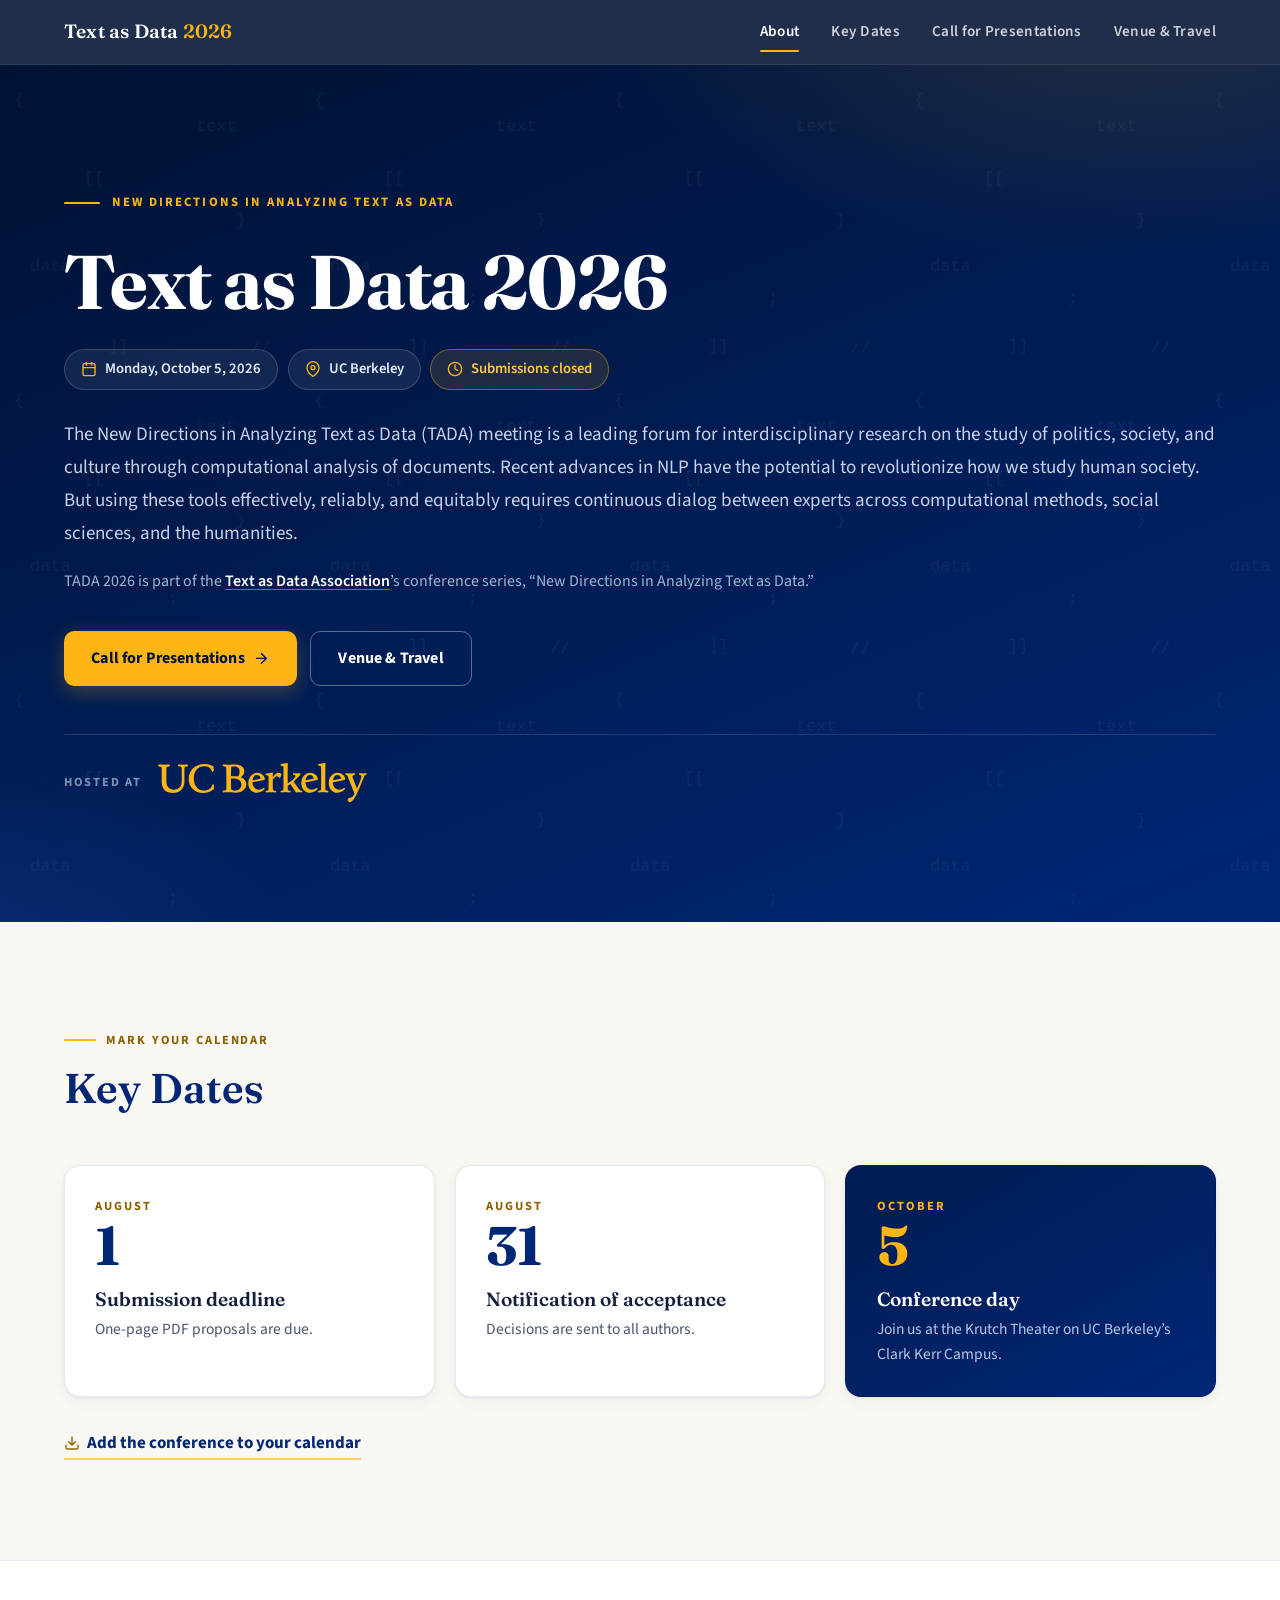
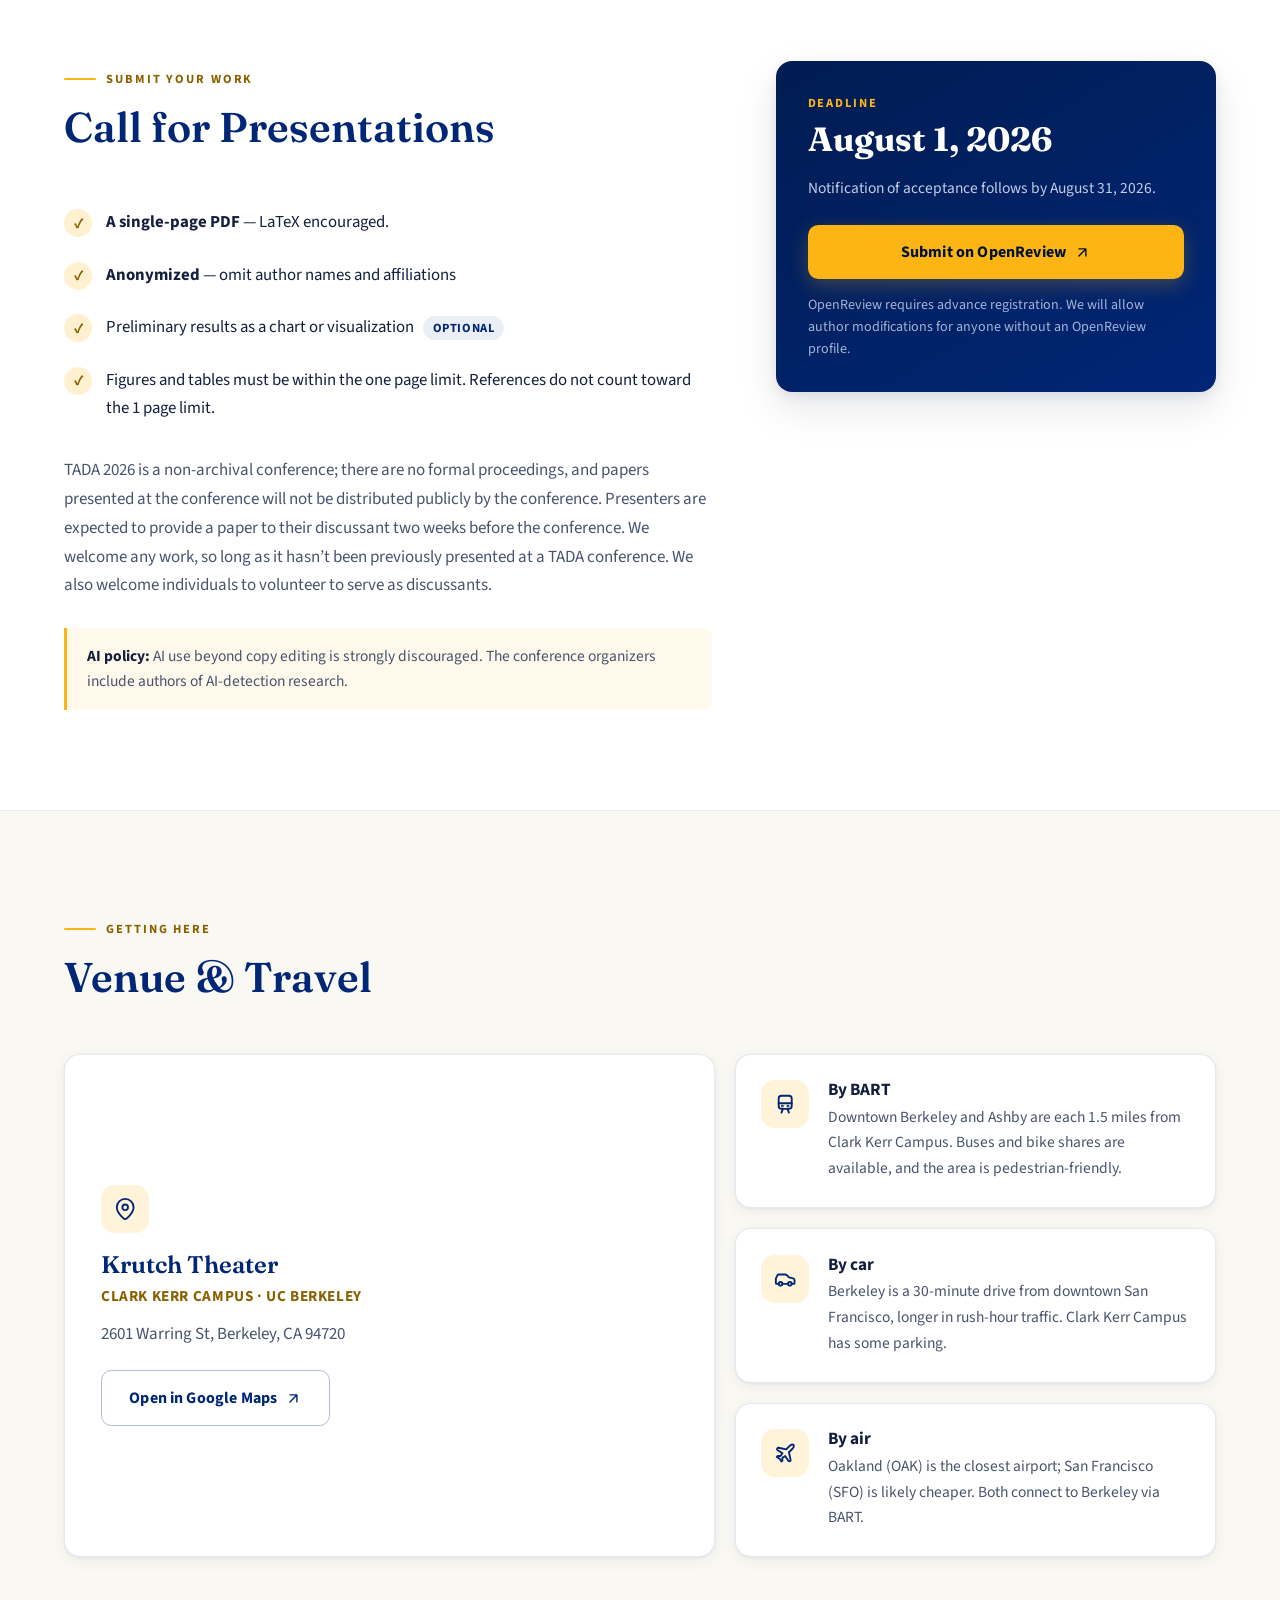
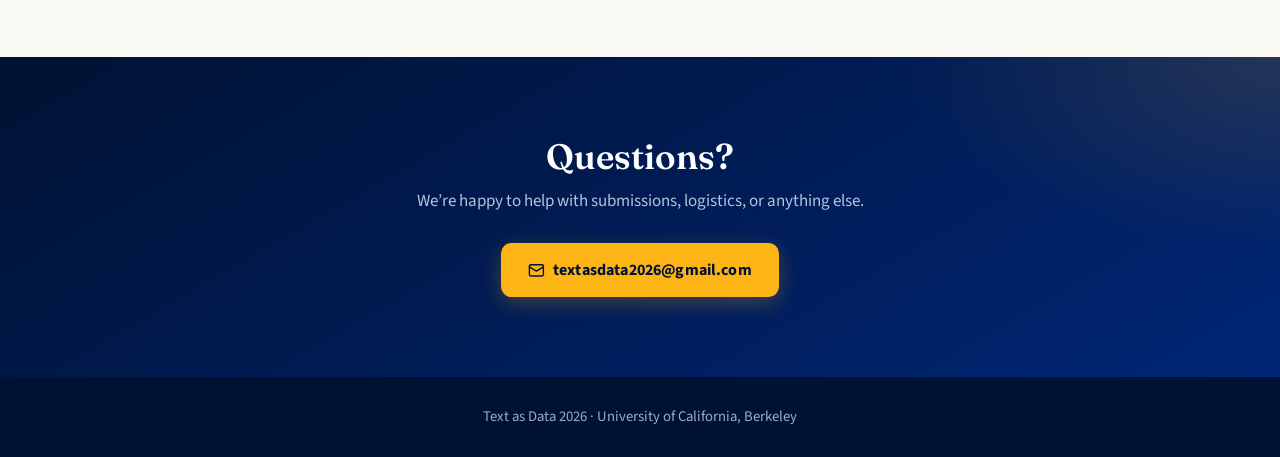
==== index.html @ b9b6bfac "Update index.html" ====
<!DOCTYPE html>
<html lang="en">
<head>
  <meta charset="UTF-8">
  <meta name="viewport" content="width=device-width, initial-scale=1.0">
  <title>Text as Data 2026 — October 5 · UC Berkeley</title>
  <meta name="description" content="New Directions in Analyzing Text as Data (TADA) 2026 — Monday, October 5 at UC Berkeley. One-page submissions due August 1, 2026.">
  <link rel="canonical" href="https://tada2026.org/">
  <meta name="theme-color" content="#001233">

  <meta property="og:type" content="website">
  <meta property="og:title" content="Text as Data 2026">
  <meta property="og:description" content="New Directions in Analyzing Text as Data (TADA) — Monday, October 5, 2026 at UC Berkeley. One-page submissions due August 1.">
  <meta property="og:url" content="https://tada2026.org/">
  <meta property="og:image" content="https://tada2026.org/assets/images/og-card.png">
  <meta property="og:image:width" content="1600">
  <meta property="og:image:height" content="900">
  <meta property="og:image:alt" content="Text as Data 2026 — Monday, October 5, 2026 at UC Berkeley. One-page submissions due August 1.">
  <meta name="twitter:card" content="summary_large_image">
  <meta name="twitter:image" content="https://tada2026.org/assets/images/og-card.png">

  <link rel="icon" type="image/svg+xml" href="assets/images/favicon.svg">
  <link rel="preconnect" href="https://fonts.googleapis.com">
  <link rel="preconnect" href="https://fonts.gstatic.com" crossorigin>
  <link href="https://fonts.googleapis.com/css2?family=Fraunces:ital,opsz,wght@0,9..144,600;0,9..144,700;1,9..144,600;1,9..144,700&family=Source+Sans+3:wght@400;600;700&display=swap" rel="stylesheet">
  <link rel="stylesheet" href="css/styles.css">

  <script type="application/ld+json">
  {
    "@context": "https://schema.org",
    "@type": "Event",
    "name": "New Directions in Analyzing Text as Data (TADA) 2026",
    "startDate": "2026-10-05",
    "endDate": "2026-10-05",
    "eventAttendanceMode": "https://schema.org/OfflineEventAttendanceMode",
    "eventStatus": "https://schema.org/EventScheduled",
    "url": "https://tada2026.org/",
    "location": {
      "@type": "Place",
      "name": "Krutch Theater, Clark Kerr Campus, UC Berkeley",
      "address": {
        "@type": "PostalAddress",
        "streetAddress": "2601 Warring St",
        "addressLocality": "Berkeley",
        "addressRegion": "CA",
        "postalCode": "94720",
        "addressCountry": "US"
      }
    },
    "organizer": {
      "@type": "Organization",
      "name": "Text as Data 2026",
      "email": "textasdata2026@gmail.com",
      "url": "https://tada2026.org/"
    }
  }
  </script>
</head>
<body id="top">
  <a class="skip-link" href="#main">Skip to content</a>

  <header class="site-header">
    <nav class="container nav-bar" aria-label="Main navigation">
      <a href="#top" class="brand">Text as Data <span>2026</span></a>

      <button class="menu-toggle" aria-expanded="false" aria-controls="nav-links" aria-label="Toggle menu">
        <svg class="icon-menu" width="24" height="24" fill="none" stroke="currentColor" stroke-width="2" stroke-linecap="round" viewBox="0 0 24 24" aria-hidden="true"><path d="M4 6h16M4 12h16M4 18h16"/></svg>
        <svg class="icon-close" width="24" height="24" fill="none" stroke="currentColor" stroke-width="2" stroke-linecap="round" viewBox="0 0 24 24" aria-hidden="true"><path d="M6 18L18 6M6 6l12 12"/></svg>
      </button>

      <div class="nav-links" id="nav-links">
        <a href="#about">About</a>
        <a href="#dates">Key Dates</a>
        <a href="#call">Call for Presentations</a>
        <a href="#venue">Venue &amp; Travel</a>
      </div>
    </nav>
  </header>

  <main id="main">
    <section id="about" class="hero" aria-labelledby="hero-title">
      <div class="container">
        <p class="hero-eyebrow">New Directions in Analyzing Text as Data</p>
        <h1 id="hero-title">Text as Data 2026</h1>

        <div class="hero-chips">
          <span class="chip">
            <svg fill="none" stroke="currentColor" stroke-width="2" stroke-linecap="round" stroke-linejoin="round" viewBox="0 0 24 24" aria-hidden="true"><rect x="3" y="4" width="18" height="18" rx="2"/><path d="M16 2v4M8 2v4M3 10h18"/></svg>
            Monday, October 5, 2026
          </span>
          <span class="chip">
            <svg fill="none" stroke="currentColor" stroke-width="2" stroke-linecap="round" stroke-linejoin="round" viewBox="0 0 24 24" aria-hidden="true"><path d="M21 10c0 7-9 13-9 13s-9-6-9-13a9 9 0 0 1 18 0Z"/><circle cx="12" cy="10" r="3"/></svg>
            UC Berkeley
          </span>
          <span class="chip chip--gold" id="deadline-chip">
            <svg fill="none" stroke="currentColor" stroke-width="2" stroke-linecap="round" stroke-linejoin="round" viewBox="0 0 24 24" aria-hidden="true"><circle cx="12" cy="12" r="10"/><path d="M12 6v6l4 2"/></svg>
            <span id="deadline-status">Submissions open through August 1</span>
          </span>
        </div>

        <p class="hero-intro">
          The New Directions in Analyzing Text as Data (TADA) meeting is a leading forum for interdisciplinary research on the study of politics, society, and culture through computational analysis of documents. Recent advances in NLP have the potential to revolutionize how we study human society. But using these tools effectively, reliably, and equitably requires continuous dialog between experts across computational methods, social sciences, and the humanities.
        </p>

        <p class="hero-affil">
          TADA 2026 is part of the <a href="https://textasdata.github.io/" target="_blank" rel="noopener">Text as Data Association</a>&rsquo;s conference series, &ldquo;New Directions in Analyzing Text as Data.&rdquo;
        </p>

        <div class="hero-actions">
          <a href="#call" class="btn btn-gold">
            Call for Presentations
            <svg fill="none" stroke="currentColor" stroke-width="2" stroke-linecap="round" stroke-linejoin="round" viewBox="0 0 24 24" aria-hidden="true"><path d="M5 12h14M12 5l7 7-7 7"/></svg>
          </a>
          <a href="#venue" class="btn btn-ghost">Venue &amp; Travel</a>
        </div>

        <div class="hero-host">
          <span>Hosted at</span>
          <img src="assets/images/uc-berkeley-logo-gold.svg" alt="University of California, Berkeley" width="225" height="42">
        </div>
      </div>
    </section>

    <section id="dates" class="section" aria-labelledby="dates-title">
      <div class="container">
        <div class="section-head reveal">
          <p class="eyebrow">Mark your calendar</p>
          <h2 id="dates-title">Key Dates</h2>
        </div>

        <div class="dates-grid">
          <article class="date-card reveal">
            <span class="month">August</span>
            <span class="day">1</span>
            <h3>Submission deadline</h3>
            <p>One-page PDF proposals are due.</p>
          </article>

          <article class="date-card reveal">
            <span class="month">August</span>
            <span class="day">31</span>
            <h3>Notification of acceptance</h3>
            <p>Decisions are sent to all authors.</p>
          </article>

          <article class="date-card date-card--accent reveal">
            <span class="month">October</span>
            <span class="day">5</span>
            <h3>Conference day</h3>
            <p>Join us at the Krutch Theater on UC Berkeley&rsquo;s Clark Kerr Campus.</p>
          </article>
        </div>

        <div class="dates-foot reveal">
          <a class="link-quiet" href="data:text/calendar;charset=utf-8,BEGIN%3AVCALENDAR%0D%0AVERSION%3A2.0%0D%0APRODID%3A-%2F%2FTADA%2F%2FText%20as%20Data%202026%2F%2FEN%0D%0ACALSCALE%3AGREGORIAN%0D%0ABEGIN%3AVEVENT%0D%0AUID%3Aconference-20261005%40tada2026.org%0D%0ADTSTAMP%3A20260702T000000Z%0D%0ADTSTART%3BVALUE%3DDATE%3A20261005%0D%0ADTEND%3BVALUE%3DDATE%3A20261006%0D%0ASUMMARY%3AText%20as%20Data%20%28TADA%29%202026%0D%0ALOCATION%3AKrutch%20Theater%5C%2C%20Clark%20Kerr%20Campus%5C%2C%20UC%20Berkeley%5C%2C%202601%20Warring%20St%5C%2C%20Berkeley%5C%2C%20CA%2094720%0D%0ADESCRIPTION%3ANew%20Directions%20in%20Analyzing%20Text%20as%20Data%20%28TADA%29%202026.%20Details%3A%20https%3A%2F%2Ftada2026.org%0D%0AURL%3Ahttps%3A%2F%2Ftada2026.org%0D%0AEND%3AVEVENT%0D%0AEND%3AVCALENDAR" download="tada2026.ics">
            <svg fill="none" stroke="currentColor" stroke-width="2" stroke-linecap="round" stroke-linejoin="round" viewBox="0 0 24 24" aria-hidden="true"><path d="M21 15v4a2 2 0 0 1-2 2H5a2 2 0 0 1-2-2v-4M7 10l5 5 5-5M12 15V3"/></svg>
            Add the conference to your calendar
          </a>
        </div>
      </div>
    </section>

    <section id="call" class="section section--paper" aria-labelledby="call-title">
      <div class="container">
        <div class="call-grid">
          <div class="reveal">
            <div class="section-head">
              <p class="eyebrow">Submit your work</p>
              <h2 id="call-title">Call for Presentations</h2>
            </div>

            <ul class="check-list">
              <li><strong>A single-page PDF</strong> &mdash; LaTeX encouraged. </li>
              <li><strong>Anonymized</strong> &mdash; omit author names and affiliations</li>
              <li>Preliminary results as a chart or visualization <span class="badge">Optional</span></li>
              <li>Figures and tables must be within the one page limit. References do not count toward the 1 page limit.</li>
            </ul>

            <p class="call-prose">
              TADA 2026 is a non-archival conference; there are no formal proceedings, and papers presented at the conference will not be distributed publicly by the conference. Presenters are expected to provide a paper to their discussant two weeks before the conference. We welcome any work, so long as it hasn&rsquo;t been previously presented at a TADA conference. We also welcome individuals to volunteer to serve as discussants.
            </p>

            <p class="policy-note">
              <strong>AI policy:</strong> AI use beyond copy editing is strongly discouraged. The conference organizers include authors of AI-detection research.
            </p>
          </div>

          <aside class="call-card reveal" aria-label="Submit on OpenReview">
            <span class="label">Deadline</span>
            <p class="big-date">August 1, 2026</p>
            <p class="note">Notification of acceptance follows by August 31, 2026.</p>
            <a class="btn btn-gold" href="https://openreview.net/group?id=berkeley.edu/UC_Berkeley/2026/TADA" target="_blank" rel="noopener">
              Submit on OpenReview
              <svg fill="none" stroke="currentColor" stroke-width="2" stroke-linecap="round" stroke-linejoin="round" viewBox="0 0 24 24" aria-hidden="true"><path d="M7 17 17 7M7 7h10v10"/></svg>
            </a>
            <p class="fine">OpenReview requires advance registration. We will allow author modifications for anyone without an OpenReview profile.</p>
          </aside>
        </div>
      </div>
    </section>

    <section id="venue" class="section" aria-labelledby="venue-title">
      <div class="container">
        <div class="section-head reveal">
          <p class="eyebrow">Getting here</p>
          <h2 id="venue-title">Venue &amp; Travel</h2>
        </div>

        <div class="venue-grid">
          <article class="venue-card reveal">
            <span class="icon-ring" aria-hidden="true">
              <svg fill="none" stroke="currentColor" stroke-width="2" stroke-linecap="round" stroke-linejoin="round" viewBox="0 0 24 24"><path d="M21 10c0 7-9 13-9 13s-9-6-9-13a9 9 0 0 1 18 0Z"/><circle cx="12" cy="10" r="3"/></svg>
            </span>
            <h3>Krutch Theater</h3>
            <p class="campus">Clark Kerr Campus &middot; UC Berkeley</p>
            <address>2601 Warring St, Berkeley, CA 94720</address>
            <a class="btn btn-outline" href="https://maps.google.com/?q=Krutch+Theater,+2601+Warring+St,+Berkeley,+CA+94720" target="_blank" rel="noopener">
              Open in Google Maps
              <svg fill="none" stroke="currentColor" stroke-width="2" stroke-linecap="round" stroke-linejoin="round" viewBox="0 0 24 24" aria-hidden="true"><path d="M7 17 17 7M7 7h10v10"/></svg>
            </a>
          </article>

          <div class="travel-stack">
            <article class="travel-card reveal">
              <span class="icon-ring" aria-hidden="true">
                <svg fill="none" stroke="currentColor" stroke-width="2" stroke-linecap="round" stroke-linejoin="round" viewBox="0 0 24 24"><rect x="5" y="3" width="14" height="14" rx="3"/><path d="M5 11h14"/><circle cx="9" cy="14" r="0.5"/><circle cx="15" cy="14" r="0.5"/><path d="m8 21 1.5-4M16 21l-1.5-4"/></svg>
              </span>
              <div>
                <h3>By BART</h3>
                <p>Downtown Berkeley and Ashby are each 1.5 miles from Clark Kerr Campus. Buses and bike shares are available, and the area is pedestrian-friendly.</p>
              </div>
            </article>

            <article class="travel-card reveal">
              <span class="icon-ring" aria-hidden="true">
                <svg fill="none" stroke="currentColor" stroke-width="2" stroke-linecap="round" stroke-linejoin="round" viewBox="0 0 24 24"><path d="M19 17h2c.6 0 1-.4 1-1v-3c0-.9-.7-1.7-1.5-1.9C18.7 10.6 16 10 16 10s-1.3-1.4-2.2-2.3c-.5-.4-1.1-.7-1.8-.7H5c-.6 0-1.1.4-1.4.9l-1.4 2.9A3.7 3.7 0 0 0 2 12v4c0 .6.4 1 1 1h2"/><circle cx="7" cy="17" r="2"/><path d="M9 17h6"/><circle cx="17" cy="17" r="2"/></svg>
              </span>
              <div>
                <h3>By car</h3>
                <p>Berkeley is a 30-minute drive from downtown San Francisco, longer in rush-hour traffic. Clark Kerr Campus has some parking.</p>
              </div>
            </article>

            <article class="travel-card reveal">
              <span class="icon-ring" aria-hidden="true">
                <svg fill="none" stroke="currentColor" stroke-width="2" stroke-linecap="round" stroke-linejoin="round" viewBox="0 0 24 24"><path d="M17.8 19.2 16 11l3.5-3.5C21 6 21.5 4 21 3c-1-.5-3 0-4.5 1.5L13 8 4.8 6.2c-.5-.1-.9.1-1.1.5l-.3.5c-.2.5-.1 1 .3 1.3L9 12l-2 3H4l-1 1 3 2 2 3 1-1v-3l3-2 3.5 5.3c.3.4.8.5 1.3.3l.5-.2c.4-.3.6-.7.5-1.2Z"/></svg>
              </span>
              <div>
                <h3>By air</h3>
                <p>Oakland (OAK) is the closest airport; San Francisco (SFO) is likely cheaper. Both connect to Berkeley via BART.</p>
              </div>
            </article>
          </div>
        </div>
      </div>
    </section>

    <section class="contact-band" aria-labelledby="contact-title">
      <div class="container reveal">
        <h2 id="contact-title">Questions?</h2>
        <p>We&rsquo;re happy to help with submissions, logistics, or anything else.</p>
        <a class="btn btn-gold" href="mailto:textasdata2026@gmail.com">
          <svg fill="none" stroke="currentColor" stroke-width="2" stroke-linecap="round" stroke-linejoin="round" viewBox="0 0 24 24" aria-hidden="true"><rect x="2" y="4" width="20" height="16" rx="2"/><path d="m22 7-10 6L2 7"/></svg>
          textasdata2026@gmail.com
        </a>
      </div>
    </section>
  </main>

  <footer class="site-footer">
    <div class="container">
      <p>Text as Data 2026 &middot; University of California, Berkeley</p>
    </div>
  </footer>

  <script src="js/main.js" defer></script>
</body>
</html>
---- css/styles.css ----
/* ==========================================================================
   Text as Data 2026 — tada2026.org
   Berkeley Blue #002676 · California Gold #FDB515
   ========================================================================== */

:root {
  --blue: #002676;
  --blue-deep: #001233;
  --blue-night: #011c52;
  --gold: #fdb515;
  --gold-soft: #ffc843;
  --gold-ink: #8a6100; /* accessible gold for small text on light bg */
  --ink: #131f3d;
  --slate: #48546e;
  --cream: #faf8f3;
  --paper: #ffffff;
  --line: rgba(0, 38, 118, 0.1);
  --shadow-sm: 0 1px 3px rgba(0, 18, 51, 0.06), 0 4px 16px rgba(0, 18, 51, 0.05);
  --shadow-md: 0 4px 12px rgba(0, 18, 51, 0.08), 0 16px 40px rgba(0, 18, 51, 0.1);
  --radius: 1rem;
  --font-display: "Fraunces", Georgia, "Times New Roman", serif;
  --font-body: "Source Sans 3", system-ui, -apple-system, "Segoe UI", sans-serif;
  --header-h: 4rem;
}

/* ---------- Base ---------- */

*,
*::before,
*::after {
  box-sizing: border-box;
}

html {
  scroll-behavior: smooth;
  scroll-padding-top: calc(var(--header-h) + 1rem);
}

body {
  margin: 0;
  font-family: var(--font-body);
  font-size: 1.0625rem;
  line-height: 1.65;
  color: var(--ink);
  background: var(--cream);
  -webkit-font-smoothing: antialiased;
}

img,
svg {
  display: block;
  max-width: 100%;
}

a {
  color: inherit;
}

h1,
h2,
h3 {
  margin: 0;
  font-family: var(--font-display);
  line-height: 1.15;
  text-wrap: balance;
}

p {
  margin: 0;
}

.container {
  width: min(72rem, 100% - 2.5rem);
  margin-inline: auto;
}

.skip-link {
  position: absolute;
  top: -100%;
  left: 1rem;
  z-index: 100;
  padding: 0.75rem 1.25rem;
  background: var(--gold);
  color: var(--blue-deep);
  font-weight: 700;
  border-radius: 0 0 0.5rem 0.5rem;
  text-decoration: none;
}

.skip-link:focus {
  top: 0;
}

:focus-visible {
  outline: 3px solid var(--gold);
  outline-offset: 2px;
}

::selection {
  background: var(--gold);
  color: var(--blue-deep);
}

/* ---------- Header ---------- */

.site-header {
  position: sticky;
  top: 0;
  z-index: 50;
  background: rgba(1, 18, 51, 0.88);
  -webkit-backdrop-filter: blur(14px);
  backdrop-filter: blur(14px);
  border-bottom: 1px solid rgba(255, 255, 255, 0.08);
}

.nav-bar {
  display: flex;
  align-items: center;
  justify-content: space-between;
  gap: 1rem;
  height: var(--header-h);
}

.brand {
  font-family: var(--font-display);
  font-size: 1.2rem;
  font-weight: 600;
  color: #fff;
  text-decoration: none;
  letter-spacing: 0.01em;
  white-space: nowrap;
}

.brand span {
  color: var(--gold);
}

.nav-links {
  display: flex;
  align-items: center;
  gap: 2rem;
}

.nav-links a {
  position: relative;
  color: rgba(255, 255, 255, 0.78);
  font-size: 0.95rem;
  font-weight: 600;
  letter-spacing: 0.02em;
  text-decoration: none;
  transition: color 0.2s ease;
}

.nav-links a:hover {
  color: #fff;
}

.nav-links a[aria-current="true"] {
  color: #fff;
}

.nav-links a::after {
  content: "";
  position: absolute;
  left: 0;
  right: 0;
  bottom: -0.45rem;
  height: 2px;
  border-radius: 999px;
  background: var(--gold);
  transform: scaleX(0);
  transition: transform 0.25s ease;
}

.nav-links a[aria-current="true"]::after,
.nav-links a:hover::after {
  transform: scaleX(1);
}

.menu-toggle {
  display: none;
  padding: 0.5rem;
  border: 0;
  border-radius: 0.5rem;
  background: transparent;
  color: #fff;
  cursor: pointer;
}

.menu-toggle:hover {
  background: rgba(255, 255, 255, 0.1);
}

.menu-toggle .icon-close {
  display: none;
}

.menu-toggle[aria-expanded="true"] .icon-menu {
  display: none;
}

.menu-toggle[aria-expanded="true"] .icon-close {
  display: block;
}

@media (max-width: 47.99rem) {
  .menu-toggle {
    display: block;
  }

  .nav-links {
    position: absolute;
    top: var(--header-h);
    left: 0;
    right: 0;
    flex-direction: column;
    align-items: stretch;
    gap: 0;
    padding: 0.5rem 1.25rem 1rem;
    background: rgba(1, 18, 51, 0.97);
    border-bottom: 1px solid rgba(255, 255, 255, 0.08);
    visibility: hidden;
    opacity: 0;
    transform: translateY(-0.5rem);
    transition: opacity 0.25s ease, transform 0.25s ease, visibility 0.25s;
  }

  .nav-links.open {
    visibility: visible;
    opacity: 1;
    transform: translateY(0);
  }

  .nav-links a {
    padding: 0.85rem 0.25rem;
    border-bottom: 1px solid rgba(255, 255, 255, 0.07);
  }

  .nav-links a:last-child {
    border-bottom: 0;
  }

  .nav-links a::after {
    display: none;
  }

  .nav-links a[aria-current="true"] {
    color: var(--gold);
  }
}

/* ---------- Hero ---------- */

.hero {
  position: relative;
  overflow: hidden;
  color: #fff;
  background:
    radial-gradient(55rem 30rem at 88% -12%, rgba(253, 181, 21, 0.16), transparent 62%),
    radial-gradient(42rem 26rem at -8% 108%, rgba(64, 120, 255, 0.18), transparent 60%),
    linear-gradient(158deg, var(--blue-deep) 0%, var(--blue-night) 48%, var(--blue) 100%);
  padding-block: clamp(4.5rem, 10vw, 7.5rem);
}

.hero::before {
  content: "";
  position: absolute;
  inset: 0;
  pointer-events: none;
  background-image: url("data:image/svg+xml,%3Csvg xmlns='http://www.w3.org/2000/svg' width='300' height='300'%3E%3Cg fill='%23ffffff' fill-opacity='0.045' font-family='Courier New,monospace' font-size='17'%3E%3Ctext x='14' y='40'%3E%7B%3C/text%3E%3Ctext x='196' y='66'%3Etext%3C/text%3E%3Ctext x='84' y='118'%3E%5B%5B%3C/text%3E%3Ctext x='236' y='160'%3E%7D%3C/text%3E%3Ctext x='30' y='206'%3Edata%3C/text%3E%3Ctext x='168' y='238'%3E%3B%3C/text%3E%3Ctext x='108' y='286'%3E%5D%5D%3C/text%3E%3Ctext x='250' y='288'%3E%2F%2F%3C/text%3E%3C/g%3E%3C/svg%3E");
}

.hero .container {
  position: relative;
}

.hero-eyebrow {
  display: inline-flex;
  align-items: center;
  gap: 0.75rem;
  margin-bottom: 1.5rem;
  font-size: 0.8rem;
  font-weight: 700;
  letter-spacing: 0.16em;
  text-transform: uppercase;
  color: var(--gold);
}

.hero-eyebrow::before {
  content: "";
  width: 2.25rem;
  height: 2px;
  background: var(--gold);
  border-radius: 999px;
}

.hero h1 {
  max-width: 16ch;
  font-size: clamp(2.75rem, 7.5vw, 4.75rem);
  font-weight: 700;
  letter-spacing: -0.015em;
  margin-bottom: 1.5rem;
}

.hero h1 em {
  font-style: italic;
  color: var(--gold);
}

.hero-chips {
  display: flex;
  flex-wrap: wrap;
  gap: 0.6rem;
  margin-bottom: 1.75rem;
}

.chip {
  display: inline-flex;
  align-items: center;
  gap: 0.5rem;
  padding: 0.45rem 1rem;
  border-radius: 999px;
  border: 1px solid rgba(255, 255, 255, 0.16);
  background: rgba(255, 255, 255, 0.07);
  color: #e4ebff;
  font-size: 0.92rem;
  font-weight: 600;
}

.chip svg {
  width: 1rem;
  height: 1rem;
  color: var(--gold);
  flex-shrink: 0;
}

.chip--gold {
  border-color: rgba(253, 181, 21, 0.4);
  background: rgba(253, 181, 21, 0.12);
  color: var(--gold-soft);
}

.hero-intro {
  font-size: clamp(1.0625rem, 1.5vw, 1.1875rem);
  line-height: 1.75;
  color: rgba(228, 235, 255, 0.88);
  text-wrap: pretty;
  margin-bottom: 1.1rem;
}

.hero-affil {
  font-size: 1rem;
  color: rgba(228, 235, 255, 0.72);
  margin-bottom: 2.25rem;
}

.hero-affil a {
  color: #fff;
  font-weight: 600;
  text-decoration: underline;
  text-decoration-color: rgba(253, 181, 21, 0.55);
  text-underline-offset: 3px;
  transition: text-decoration-color 0.2s ease;
}

.hero-affil a:hover {
  text-decoration-color: var(--gold);
}

.hero-actions {
  display: flex;
  flex-wrap: wrap;
  gap: 0.85rem;
  margin-bottom: 3rem;
}

.hero-host {
  display: flex;
  flex-wrap: wrap;
  align-items: center;
  gap: 1rem;
  padding-top: 1.75rem;
  border-top: 1px solid rgba(255, 255, 255, 0.12);
}

.hero-host span {
  font-size: 0.78rem;
  font-weight: 700;
  letter-spacing: 0.14em;
  text-transform: uppercase;
  color: rgba(228, 235, 255, 0.55);
}

.hero-host img {
  width: clamp(170px, 30vw, 210px);
  height: auto;
}

/* ---------- Buttons ---------- */

.btn {
  display: inline-flex;
  align-items: center;
  justify-content: center;
  gap: 0.5rem;
  padding: 0.85rem 1.7rem;
  border-radius: 0.65rem;
  font-family: var(--font-body);
  font-size: 1rem;
  font-weight: 700;
  letter-spacing: 0.01em;
  text-decoration: none;
  transition: background 0.2s ease, color 0.2s ease, transform 0.15s ease, box-shadow 0.2s ease;
}

.btn:active {
  transform: translateY(1px);
}

.btn svg {
  width: 1.05rem;
  height: 1.05rem;
  flex-shrink: 0;
}

.btn-gold {
  background: var(--gold);
  color: var(--blue-deep);
  box-shadow: 0 6px 20px rgba(253, 181, 21, 0.25);
}

.btn-gold:hover {
  background: var(--gold-soft);
  transform: translateY(-2px);
  box-shadow: 0 10px 26px rgba(253, 181, 21, 0.32);
}

.btn-ghost {
  border: 1.5px solid rgba(255, 255, 255, 0.35);
  color: #fff;
  background: transparent;
}

.btn-ghost:hover {
  background: rgba(255, 255, 255, 0.1);
  border-color: rgba(255, 255, 255, 0.6);
  transform: translateY(-2px);
}

.btn-blue {
  background: var(--blue);
  color: #fff;
}

.btn-blue:hover {
  background: var(--blue-night);
  transform: translateY(-2px);
  box-shadow: var(--shadow-sm);
}

.btn-outline {
  border: 1.5px solid rgba(0, 38, 118, 0.3);
  color: var(--blue);
  background: transparent;
}

.btn-outline:hover {
  background: var(--blue);
  color: #fff;
  transform: translateY(-2px);
}

/* ---------- Sections ---------- */

.section {
  padding-block: clamp(4rem, 8vw, 6.25rem);
}

.section--paper {
  background: var(--paper);
  border-block: 1px solid var(--line);
}

.section-head {
  max-width: 46rem;
  margin-bottom: clamp(2.25rem, 5vw, 3.25rem);
}

.eyebrow {
  display: inline-flex;
  align-items: center;
  gap: 0.65rem;
  margin-bottom: 0.9rem;
  font-size: 0.78rem;
  font-weight: 700;
  letter-spacing: 0.15em;
  text-transform: uppercase;
  color: var(--gold-ink);
}

.eyebrow::before {
  content: "";
  width: 2rem;
  height: 2px;
  background: var(--gold);
  border-radius: 999px;
}

.section-head h2 {
  font-size: clamp(1.9rem, 4vw, 2.6rem);
  font-weight: 600;
  color: var(--blue);
}

.section-head .lede {
  margin-top: 0.9rem;
  font-size: 1.1rem;
  color: var(--slate);
  text-wrap: pretty;
}

/* ---------- Key dates ---------- */

.dates-grid {
  display: grid;
  gap: 1.25rem;
  grid-template-columns: repeat(auto-fit, minmax(15rem, 1fr));
}

.date-card {
  position: relative;
  padding: 1.9rem 1.9rem 1.75rem;
  background: var(--paper);
  border: 1px solid var(--line);
  border-radius: var(--radius);
  box-shadow: var(--shadow-sm);
  transition: transform 0.25s ease, box-shadow 0.25s ease;
}

.date-card:hover {
  transform: translateY(-4px);
  box-shadow: var(--shadow-md);
}

.date-card .month {
  display: block;
  font-size: 0.78rem;
  font-weight: 700;
  letter-spacing: 0.16em;
  text-transform: uppercase;
  color: var(--gold-ink);
  margin-bottom: 0.15rem;
}

.date-card .day {
  display: block;
  font-family: var(--font-display);
  font-size: 3.4rem;
  font-weight: 700;
  line-height: 1;
  color: var(--blue);
  margin-bottom: 0.9rem;
}

.date-card h3 {
  font-size: 1.2rem;
  font-weight: 600;
  color: var(--ink);
  margin-bottom: 0.4rem;
}

.date-card p {
  font-size: 0.97rem;
  color: var(--slate);
}

.date-card--accent {
  background: linear-gradient(150deg, var(--blue-night), var(--blue));
  border-color: transparent;
}

.date-card--accent .month {
  color: var(--gold);
}

.date-card--accent .day {
  color: var(--gold);
}

.date-card--accent h3 {
  color: #fff;
}

.date-card--accent p {
  color: rgba(228, 235, 255, 0.82);
}

.dates-foot {
  display: flex;
  flex-wrap: wrap;
  align-items: center;
  gap: 1rem;
  margin-top: 2rem;
}

.link-quiet {
  display: inline-flex;
  align-items: center;
  gap: 0.45rem;
  color: var(--blue);
  font-weight: 700;
  text-decoration: none;
  border-bottom: 2px solid rgba(253, 181, 21, 0.6);
  padding-bottom: 0.1rem;
  transition: border-color 0.2s ease;
}

.link-quiet:hover {
  border-color: var(--gold);
}

.link-quiet svg {
  width: 1rem;
  height: 1rem;
  color: var(--gold-ink);
}

/* ---------- Call for presentations ---------- */

.call-grid {
  display: grid;
  gap: 2.5rem;
  align-items: start;
}

@media (min-width: 56rem) {
  .call-grid {
    grid-template-columns: 1.25fr 0.85fr;
    gap: 4rem;
  }
}

.check-list {
  list-style: none;
  margin: 1.5rem 0 0;
  padding: 0;
}

.check-list li {
  position: relative;
  padding: 0.35rem 0 0.35rem 2.6rem;
  margin-bottom: 0.85rem;
  color: var(--ink);
  font-size: 1.05rem;
}

.check-list li::before {
  content: "✓";
  position: absolute;
  left: 0;
  top: 0.35rem;
  display: grid;
  place-items: center;
  width: 1.75rem;
  height: 1.75rem;
  border-radius: 50%;
  background: rgba(253, 181, 21, 0.2);
  color: var(--gold-ink);
  font-size: 0.9rem;
  font-weight: 800;
}

.call-prose {
  margin-top: 1.75rem;
  color: var(--slate);
  line-height: 1.7;
  text-wrap: pretty;
}

.policy-note {
  margin-top: 1.75rem;
  padding: 1rem 1.25rem;
  border-left: 3px solid var(--gold);
  border-radius: 0 0.6rem 0.6rem 0;
  background: rgba(253, 181, 21, 0.08);
  font-size: 0.97rem;
  line-height: 1.6;
  color: var(--slate);
}

.policy-note strong {
  color: var(--ink);
}

.badge {
  display: inline-block;
  margin-left: 0.4rem;
  padding: 0.1rem 0.6rem;
  border-radius: 999px;
  background: rgba(0, 38, 118, 0.08);
  color: var(--blue);
  font-size: 0.78rem;
  font-weight: 700;
  letter-spacing: 0.05em;
  text-transform: uppercase;
  vertical-align: middle;
}

.call-card {
  padding: 2rem;
  background: linear-gradient(150deg, var(--blue-night), var(--blue));
  border-radius: var(--radius);
  box-shadow: var(--shadow-md);
  color: #fff;
}

.call-card .label {
  display: block;
  font-size: 0.78rem;
  font-weight: 700;
  letter-spacing: 0.15em;
  text-transform: uppercase;
  color: var(--gold);
  margin-bottom: 0.35rem;
}

.call-card .big-date {
  font-family: var(--font-display);
  font-size: 2.1rem;
  font-weight: 700;
  line-height: 1.15;
  margin-bottom: 1.1rem;
}

.call-card .note {
  font-size: 0.97rem;
  color: rgba(228, 235, 255, 0.85);
  margin-bottom: 1.5rem;
}

.call-card .btn {
  width: 100%;
}

.call-card .fine {
  margin-top: 1rem;
  font-size: 0.88rem;
  line-height: 1.55;
  color: rgba(228, 235, 255, 0.72);
}

/* ---------- Venue & travel ---------- */

.venue-grid {
  display: grid;
  gap: 1.25rem;
}

@media (min-width: 56rem) {
  .venue-grid {
    grid-template-columns: 1.15fr 0.85fr;
  }
}

.venue-card {
  display: flex;
  flex-direction: column;
  justify-content: center;
  padding: 2.25rem;
  background: var(--paper);
  border: 1px solid var(--line);
  border-radius: var(--radius);
  box-shadow: var(--shadow-sm);
}

.venue-card .icon-ring {
  margin-bottom: 1.1rem;
}

.venue-card h3 {
  font-size: 1.5rem;
  font-weight: 600;
  color: var(--blue);
  margin-bottom: 0.35rem;
}

.venue-card .campus {
  font-weight: 700;
  color: var(--gold-ink);
  font-size: 0.95rem;
  letter-spacing: 0.04em;
  text-transform: uppercase;
  margin-bottom: 0.75rem;
}

.venue-card address {
  font-style: normal;
  color: var(--slate);
  line-height: 1.6;
  margin-bottom: 1.4rem;
}

.venue-card .btn {
  align-self: flex-start;
}

.travel-stack {
  display: grid;
  gap: 1.25rem;
  align-content: start;
}

.travel-card {
  display: flex;
  gap: 1.15rem;
  padding: 1.6rem;
  background: var(--paper);
  border: 1px solid var(--line);
  border-radius: var(--radius);
  box-shadow: var(--shadow-sm);
  transition: transform 0.25s ease, box-shadow 0.25s ease;
}

.travel-card:hover {
  transform: translateY(-3px);
  box-shadow: var(--shadow-md);
}

.icon-ring {
  display: grid;
  place-items: center;
  width: 3rem;
  height: 3rem;
  flex-shrink: 0;
  border-radius: 0.85rem;
  background: rgba(253, 181, 21, 0.16);
  color: var(--blue);
}

.icon-ring svg {
  width: 1.4rem;
  height: 1.4rem;
}

.travel-card h3 {
  font-family: var(--font-body);
  font-size: 1.08rem;
  font-weight: 700;
  color: var(--ink);
  margin-bottom: 0.3rem;
}

.travel-card p {
  font-size: 0.97rem;
  color: var(--slate);
}

/* ---------- Contact band ---------- */

.contact-band {
  background:
    radial-gradient(40rem 20rem at 100% 0%, rgba(253, 181, 21, 0.14), transparent 60%),
    linear-gradient(150deg, var(--blue-deep), var(--blue));
  color: #fff;
  text-align: center;
  padding-block: clamp(3.5rem, 7vw, 5rem);
}

.contact-band h2 {
  font-size: clamp(1.7rem, 3.5vw, 2.2rem);
  font-weight: 600;
  margin-bottom: 0.6rem;
}

.contact-band p {
  color: rgba(228, 235, 255, 0.8);
  margin-bottom: 1.75rem;
}

/* ---------- Footer ---------- */

.site-footer {
  background: var(--blue-deep);
  color: rgba(228, 235, 255, 0.7);
  padding-block: 1.75rem;
  font-size: 0.92rem;
}

.site-footer .container {
  text-align: center;
}

/* ---------- Reveal animations ---------- */

.js .reveal {
  opacity: 0;
  transform: translateY(18px);
  transition: opacity 0.6s ease, transform 0.6s ease;
}

.js .reveal.visible {
  opacity: 1;
  transform: none;
}

@media (prefers-reduced-motion: reduce) {
  html {
    scroll-behavior: auto;
  }

  *,
  *::before,
  *::after {
    animation-duration: 0.01ms !important;
    transition-duration: 0.01ms !important;
  }

  .js .reveal {
    opacity: 1;
    transform: none;
  }
}
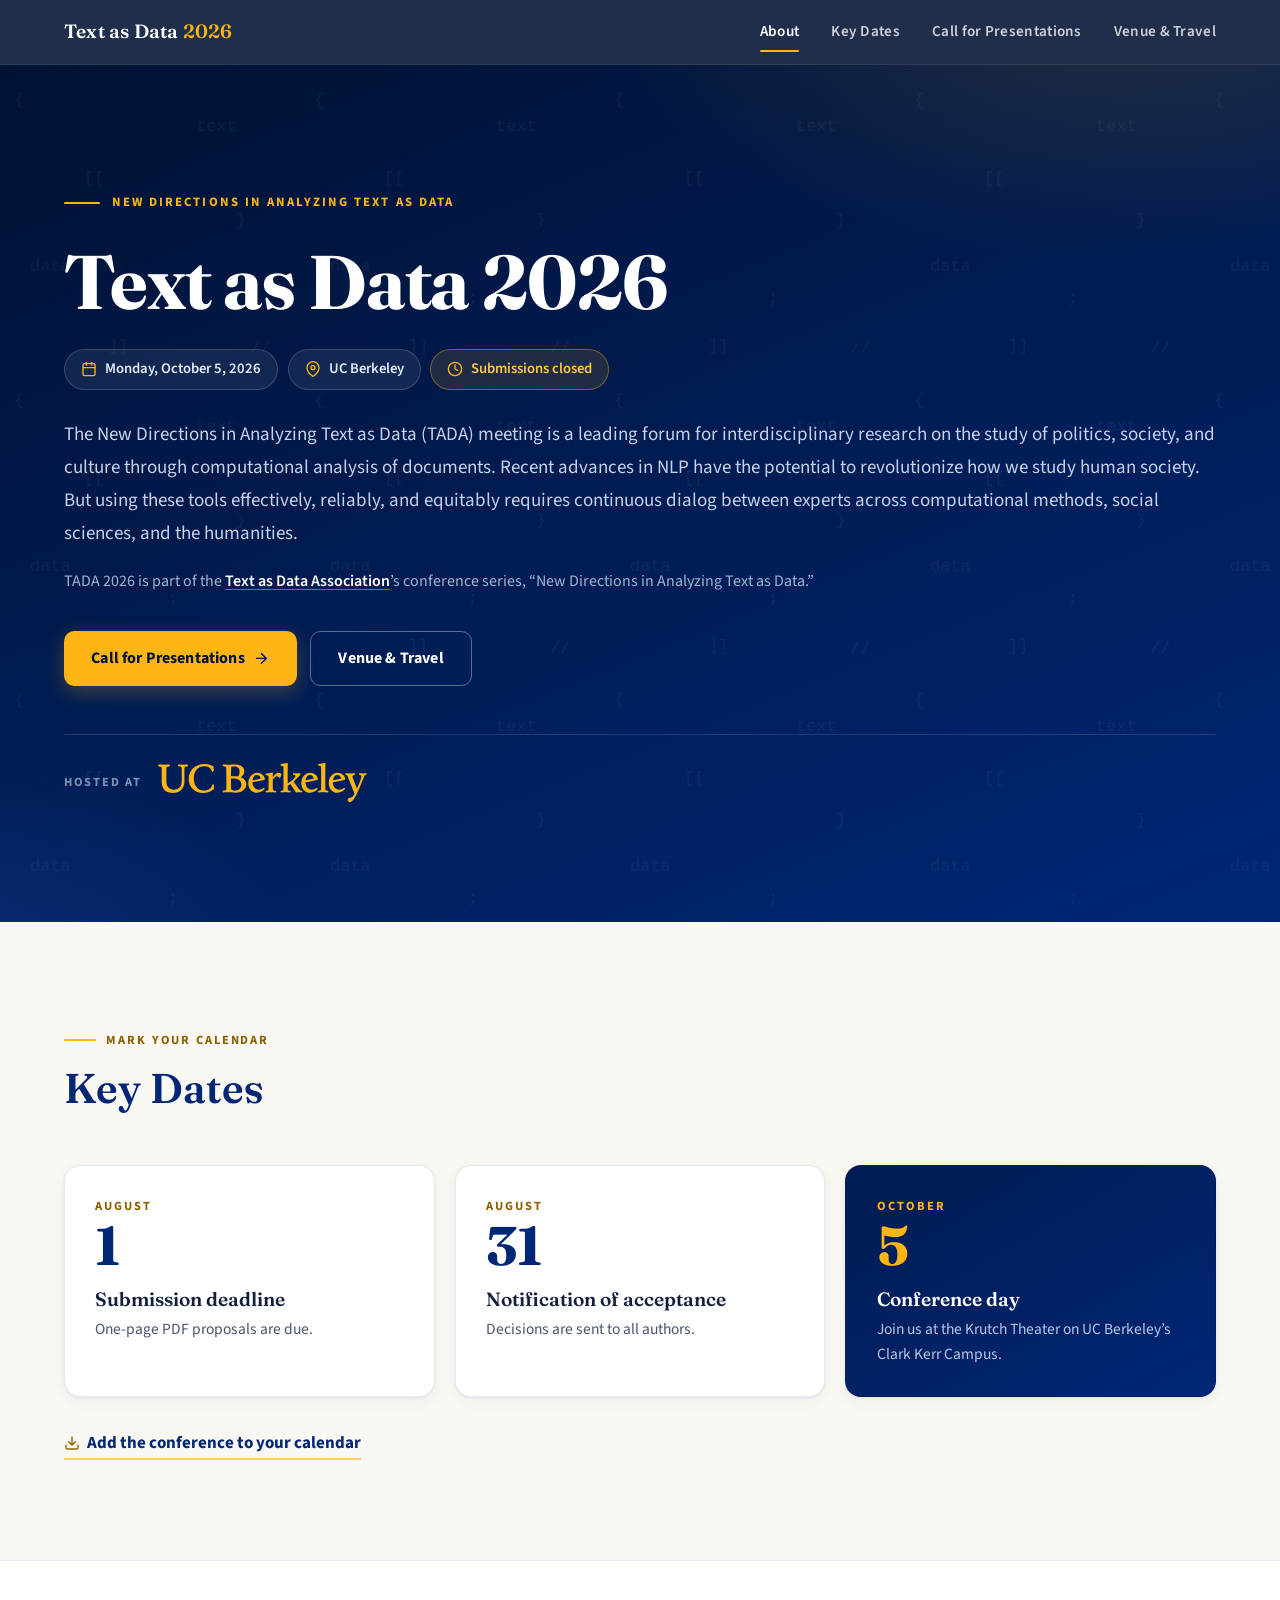
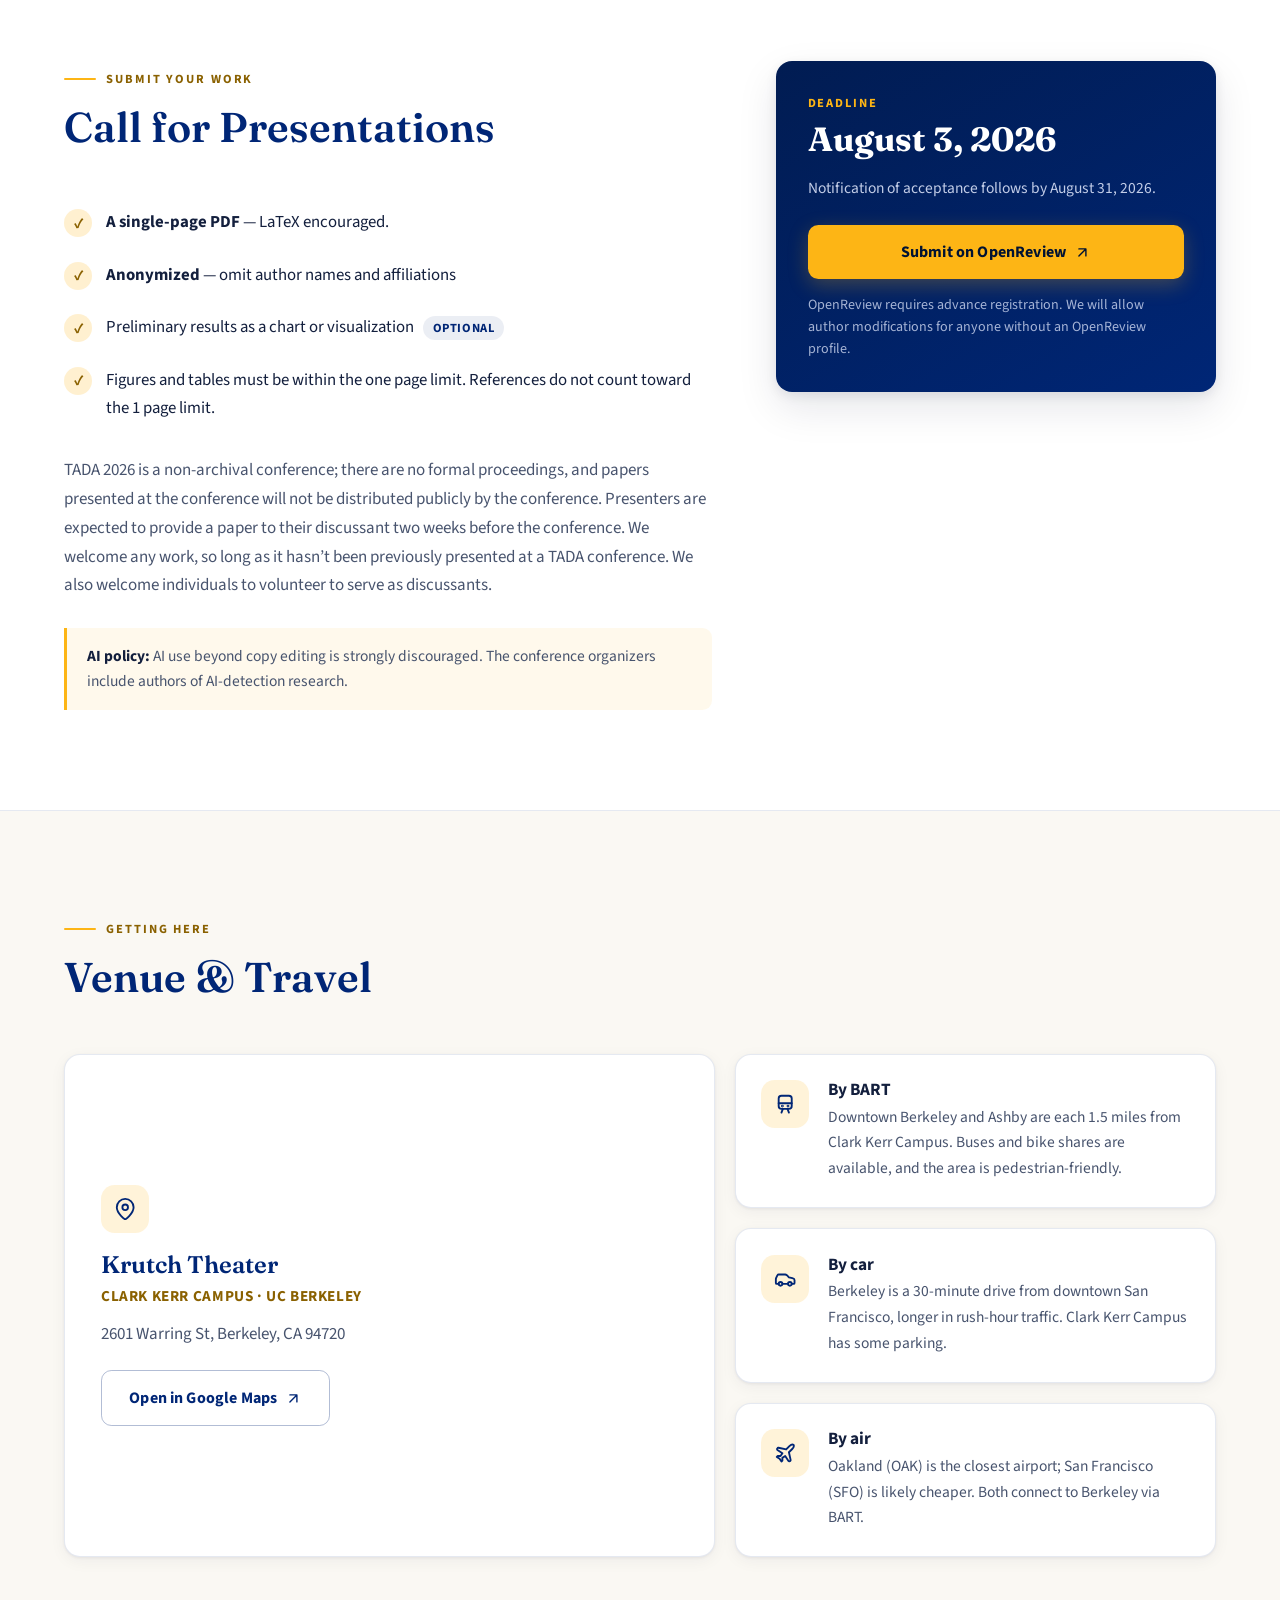
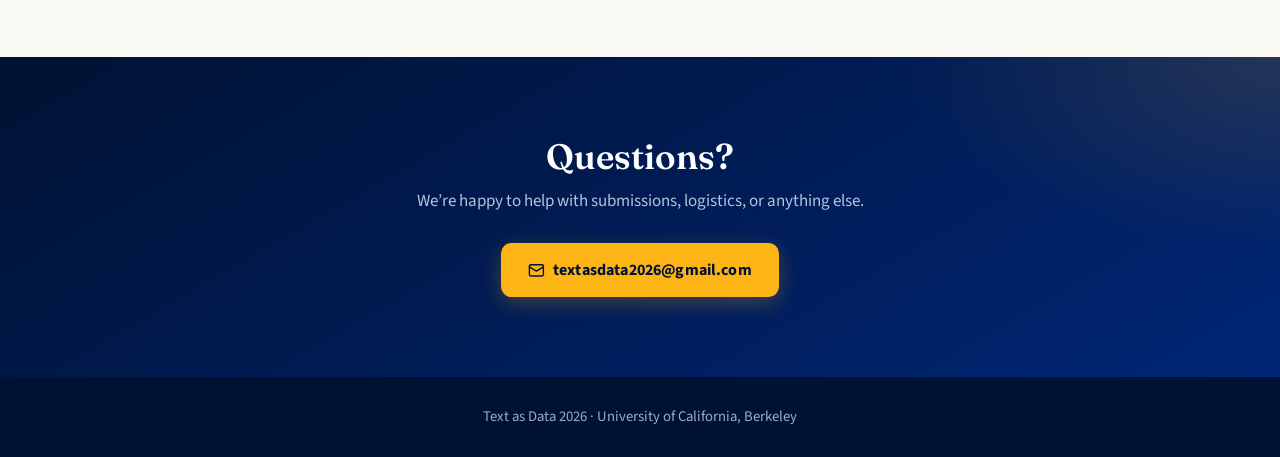
==== commit f97bf035: "Update index.html Aug 1 - > Aug 3" ====
--- a/index.html
+++ b/index.html
@@ -4,18 +4,18 @@
   <meta charset="UTF-8">
   <meta name="viewport" content="width=device-width, initial-scale=1.0">
   <title>Text as Data 2026 — October 5 · UC Berkeley</title>
-  <meta name="description" content="New Directions in Analyzing Text as Data (TADA) 2026 — Monday, October 5 at UC Berkeley. One-page submissions due August 1, 2026.">
+  <meta name="description" content="New Directions in Analyzing Text as Data (TADA) 2026 — Monday, October 5 at UC Berkeley. One-page submissions due August 3, 2026.">
   <link rel="canonical" href="https://tada2026.org/">
   <meta name="theme-color" content="#001233">
 
   <meta property="og:type" content="website">
   <meta property="og:title" content="Text as Data 2026">
-  <meta property="og:description" content="New Directions in Analyzing Text as Data (TADA) — Monday, October 5, 2026 at UC Berkeley. One-page submissions due August 1.">
+  <meta property="og:description" content="New Directions in Analyzing Text as Data (TADA) — Monday, October 5, 2026 at UC Berkeley. One-page submissions due August 3.">
   <meta property="og:url" content="https://tada2026.org/">
   <meta property="og:image" content="https://tada2026.org/assets/images/og-card.png">
   <meta property="og:image:width" content="1600">
   <meta property="og:image:height" content="900">
-  <meta property="og:image:alt" content="Text as Data 2026 — Monday, October 5, 2026 at UC Berkeley. One-page submissions due August 1.">
+  <meta property="og:image:alt" content="Text as Data 2026 — Monday, October 5, 2026 at UC Berkeley. One-page submissions due August 3.">
   <meta name="twitter:card" content="summary_large_image">
   <meta name="twitter:image" content="https://tada2026.org/assets/images/og-card.png">
 
@@ -94,7 +94,7 @@
           </span>
           <span class="chip chip--gold" id="deadline-chip">
             <svg fill="none" stroke="currentColor" stroke-width="2" stroke-linecap="round" stroke-linejoin="round" viewBox="0 0 24 24" aria-hidden="true"><circle cx="12" cy="12" r="10"/><path d="M12 6v6l4 2"/></svg>
-            <span id="deadline-status">Submissions open through August 1</span>
+            <span id="deadline-status">Submissions open through August 3</span>
           </span>
         </div>
 
@@ -187,7 +187,7 @@
 
           <aside class="call-card reveal" aria-label="Submit on OpenReview">
             <span class="label">Deadline</span>
-            <p class="big-date">August 1, 2026</p>
+            <p class="big-date">August 3, 2026</p>
             <p class="note">Notification of acceptance follows by August 31, 2026.</p>
             <a class="btn btn-gold" href="https://openreview.net/group?id=berkeley.edu/UC_Berkeley/2026/TADA" target="_blank" rel="noopener">
               Submit on OpenReview
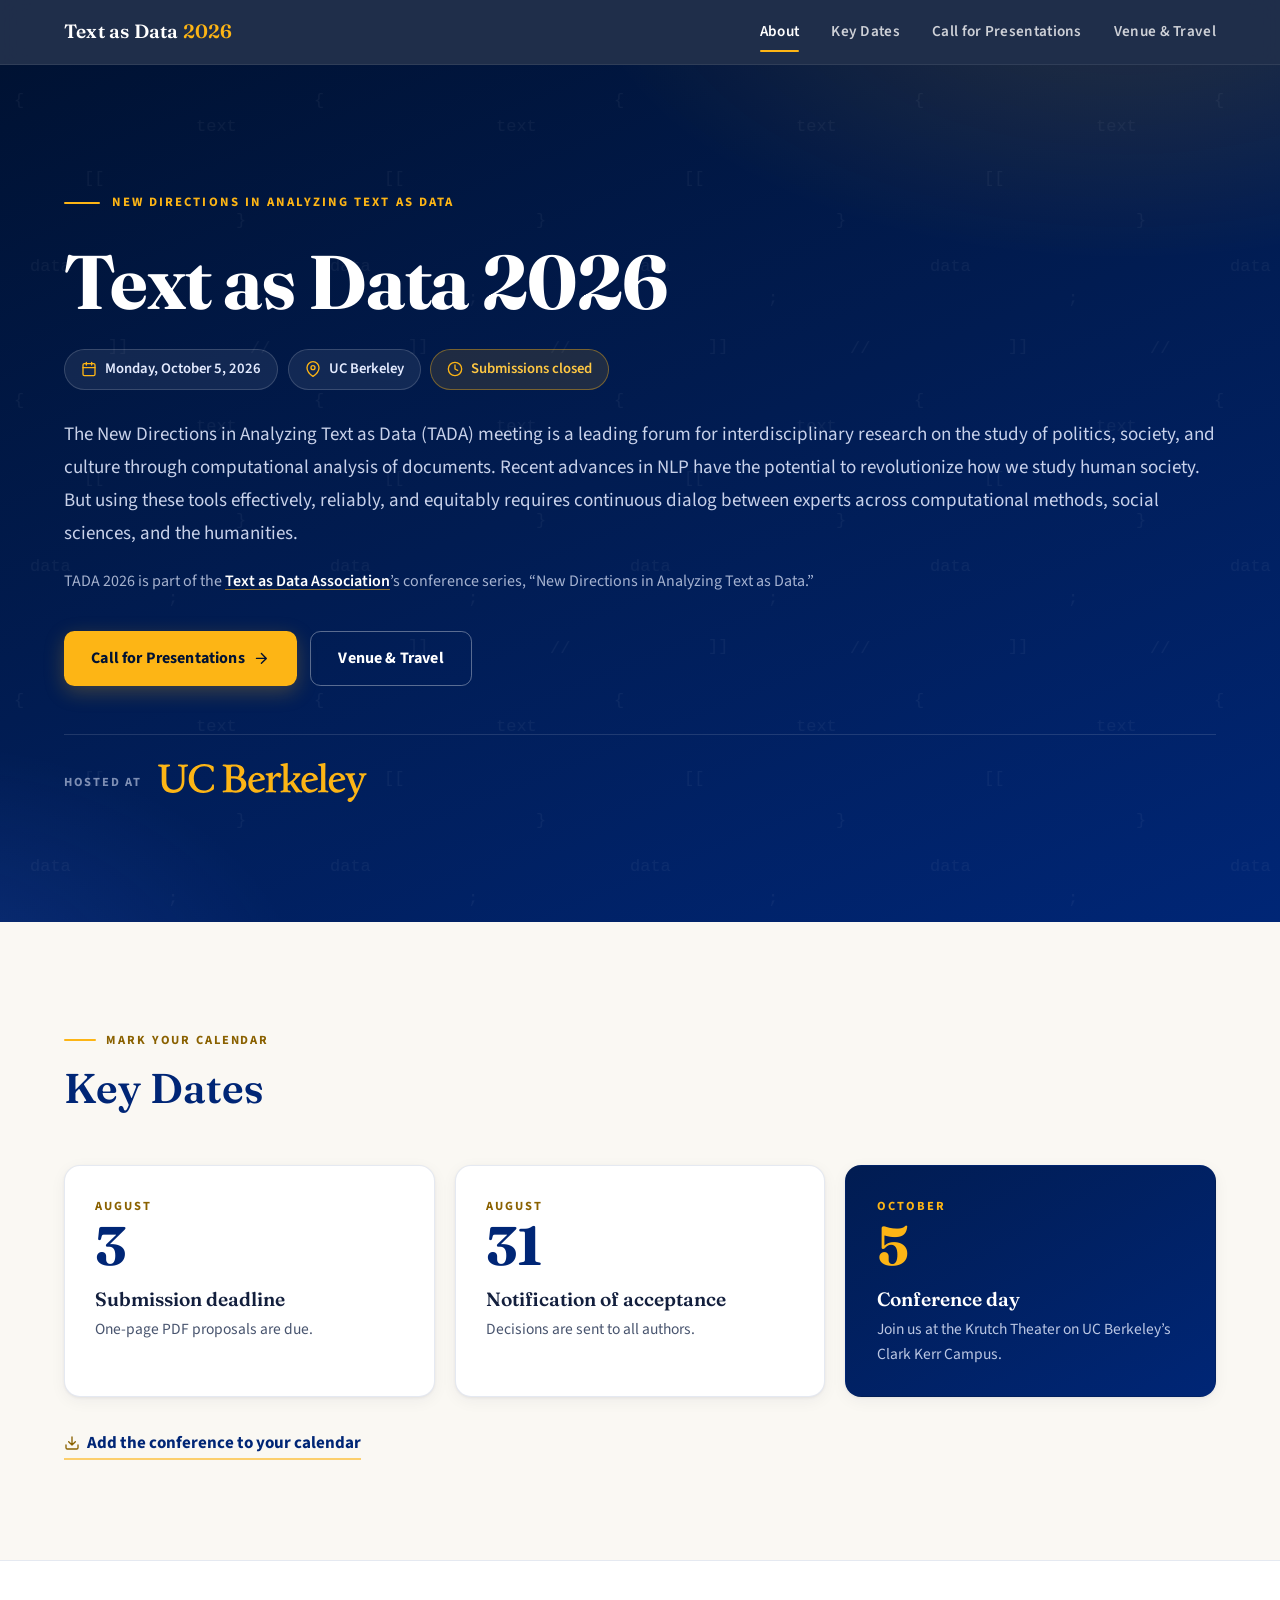
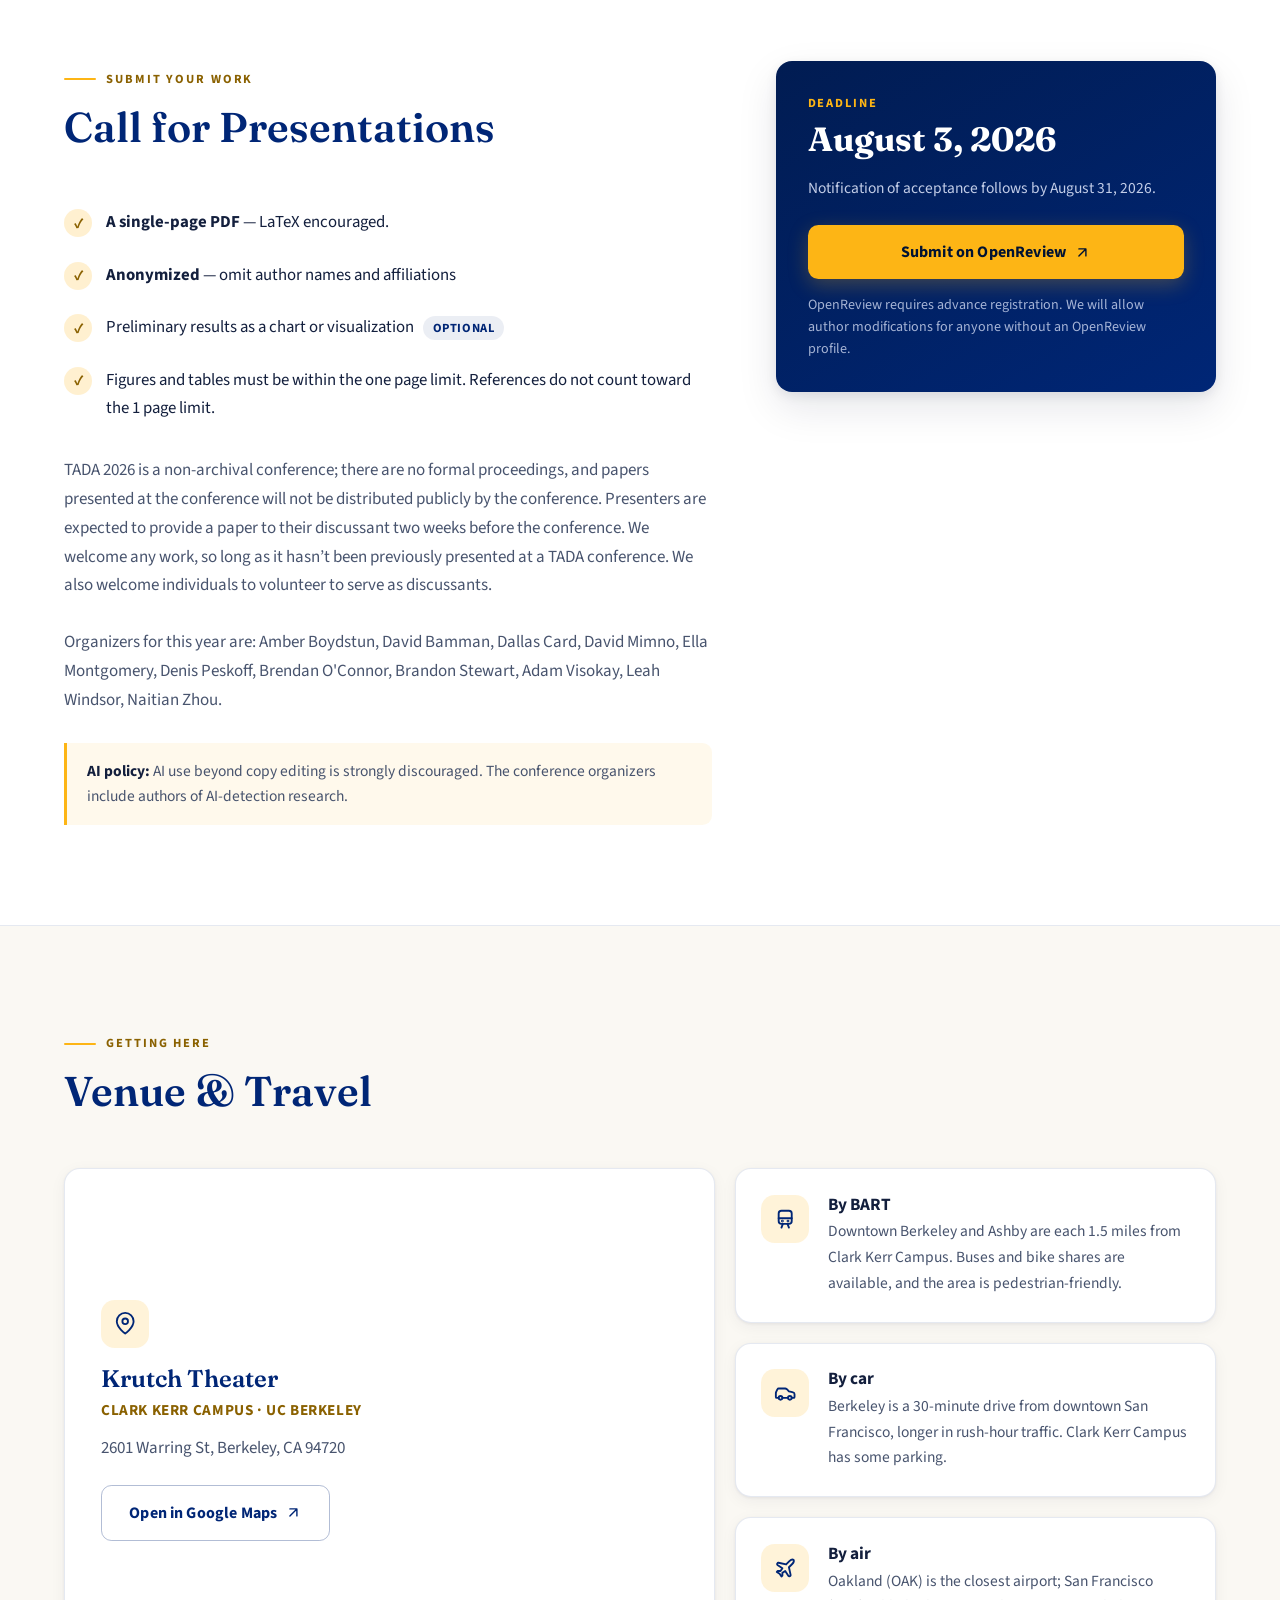
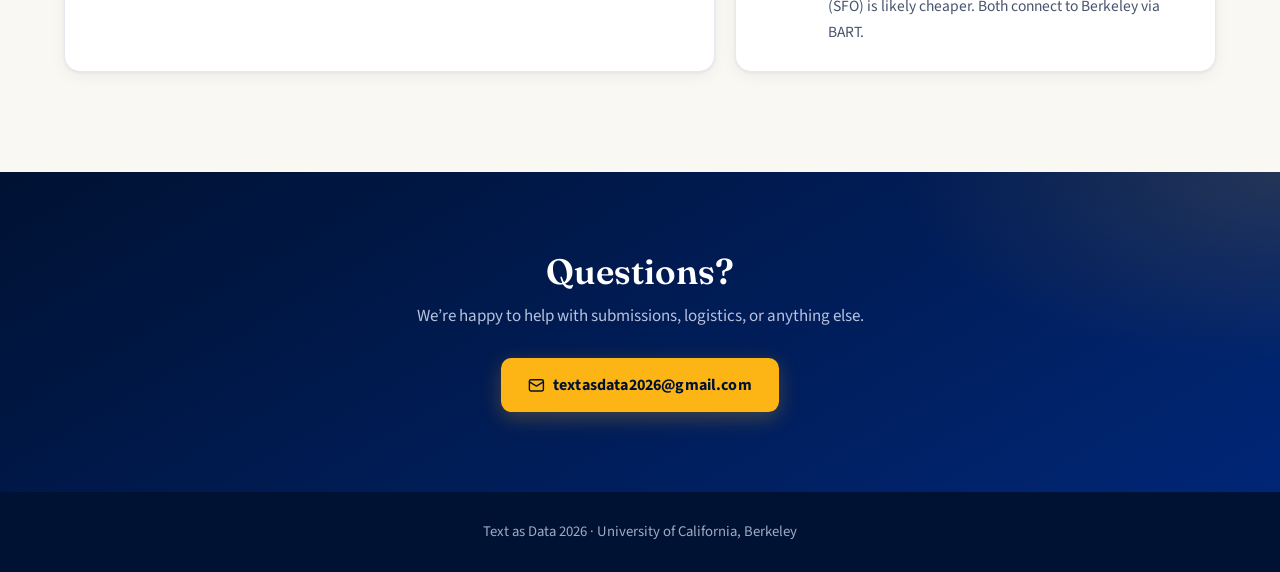
==== commit 6efaadf8: "Update index.html names + date fix" ====
--- a/index.html
+++ b/index.html
@@ -131,7 +131,7 @@
         <div class="dates-grid">
           <article class="date-card reveal">
             <span class="month">August</span>
-            <span class="day">1</span>
+            <span class="day">3</span>
             <h3>Submission deadline</h3>
             <p>One-page PDF proposals are due.</p>
           </article>
@@ -178,6 +178,10 @@
 
             <p class="call-prose">
               TADA 2026 is a non-archival conference; there are no formal proceedings, and papers presented at the conference will not be distributed publicly by the conference. Presenters are expected to provide a paper to their discussant two weeks before the conference. We welcome any work, so long as it hasn&rsquo;t been previously presented at a TADA conference. We also welcome individuals to volunteer to serve as discussants.
+            </p>
+            
+            <p class="call-prose">
+              Organizers for this year are: Amber Boydstun, David Bamman, Dallas Card, David Mimno, Ella Montgomery, Denis Peskoff, Brendan O'Connor, Brandon Stewart, Adam Visokay, Leah Windsor, Naitian Zhou.
             </p>
 
             <p class="policy-note">
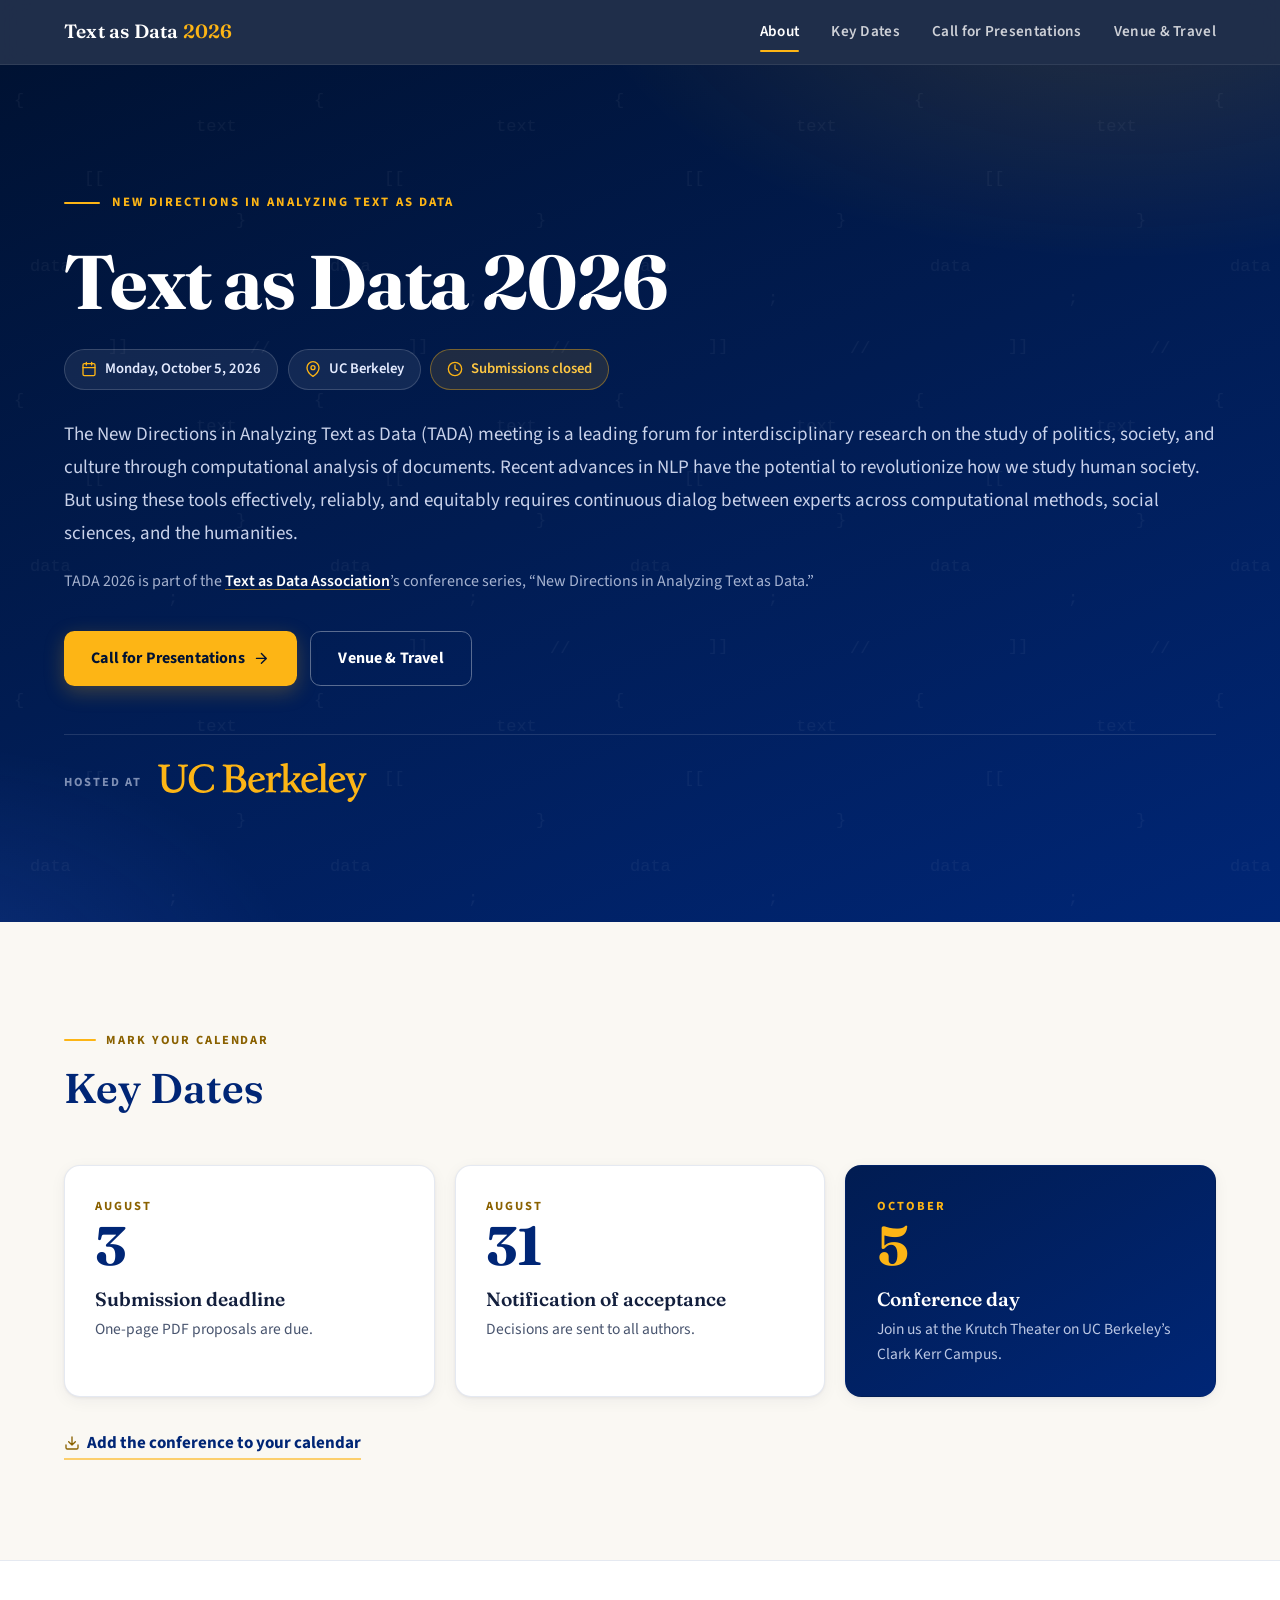
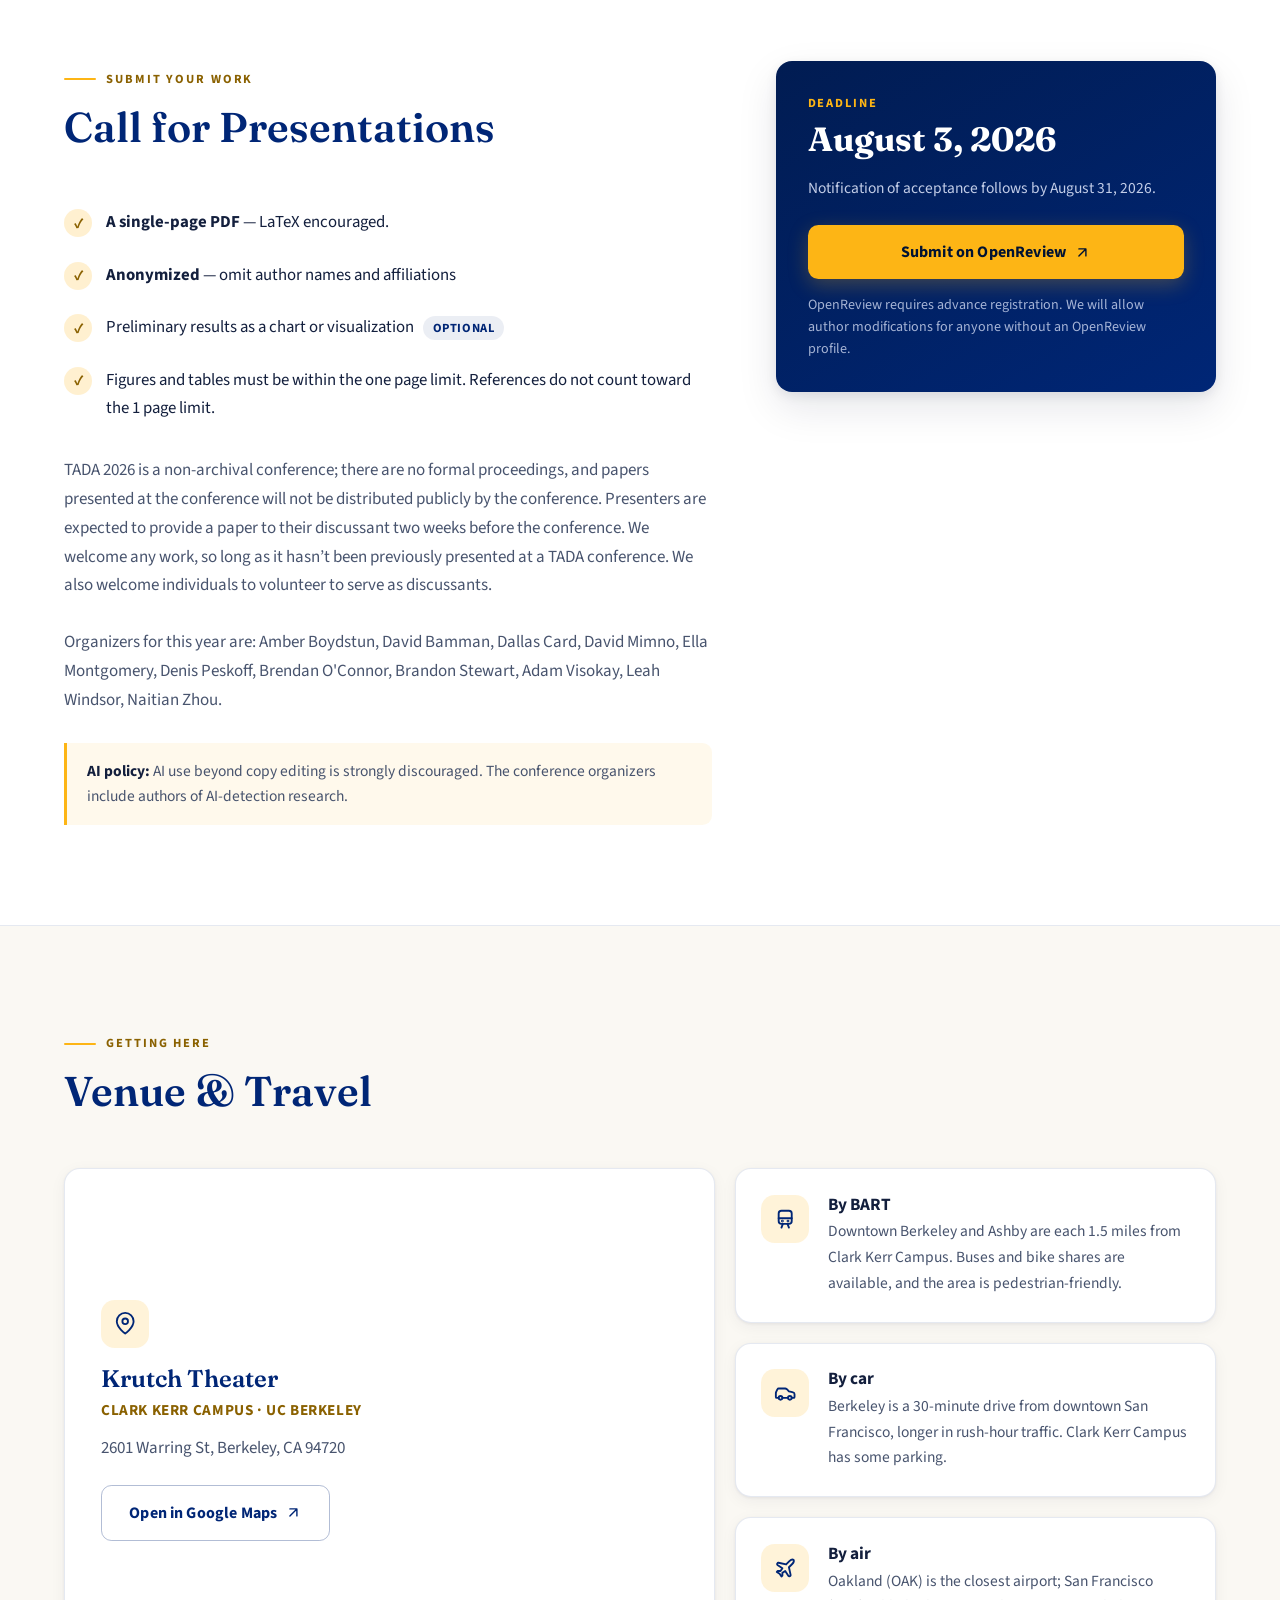
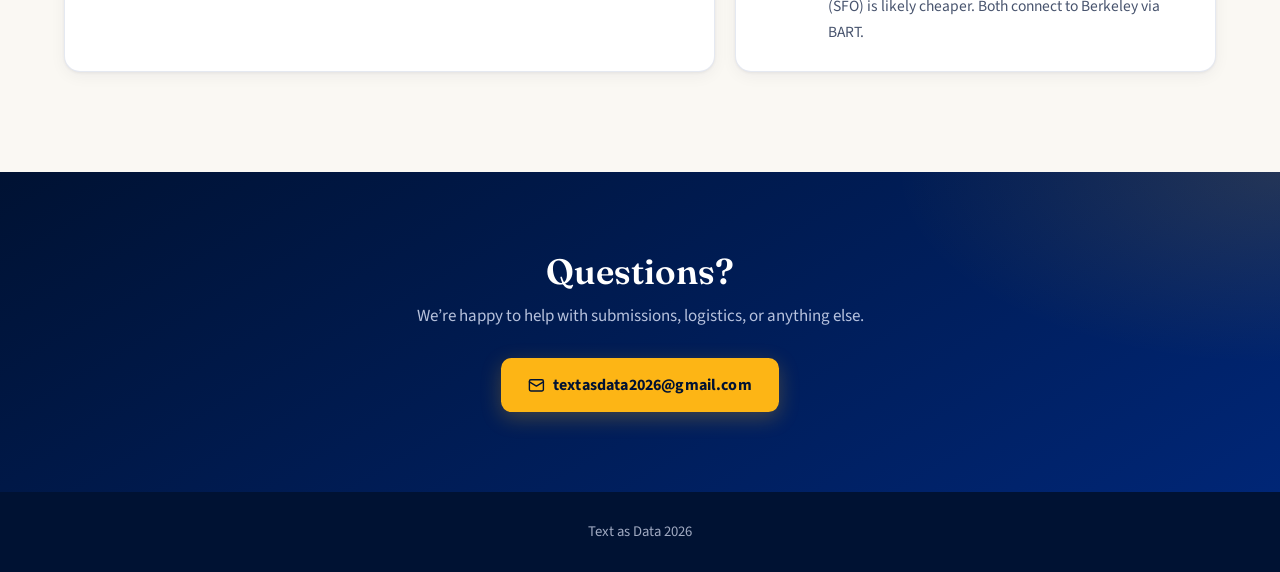
==== commit e73ff535: "Update index.html" ====
--- a/index.html
+++ b/index.html
@@ -273,7 +273,7 @@
 
   <footer class="site-footer">
     <div class="container">
-      <p>Text as Data 2026 &middot; University of California, Berkeley</p>
+      <p>Text as Data 2026 </p>
     </div>
   </footer>
 
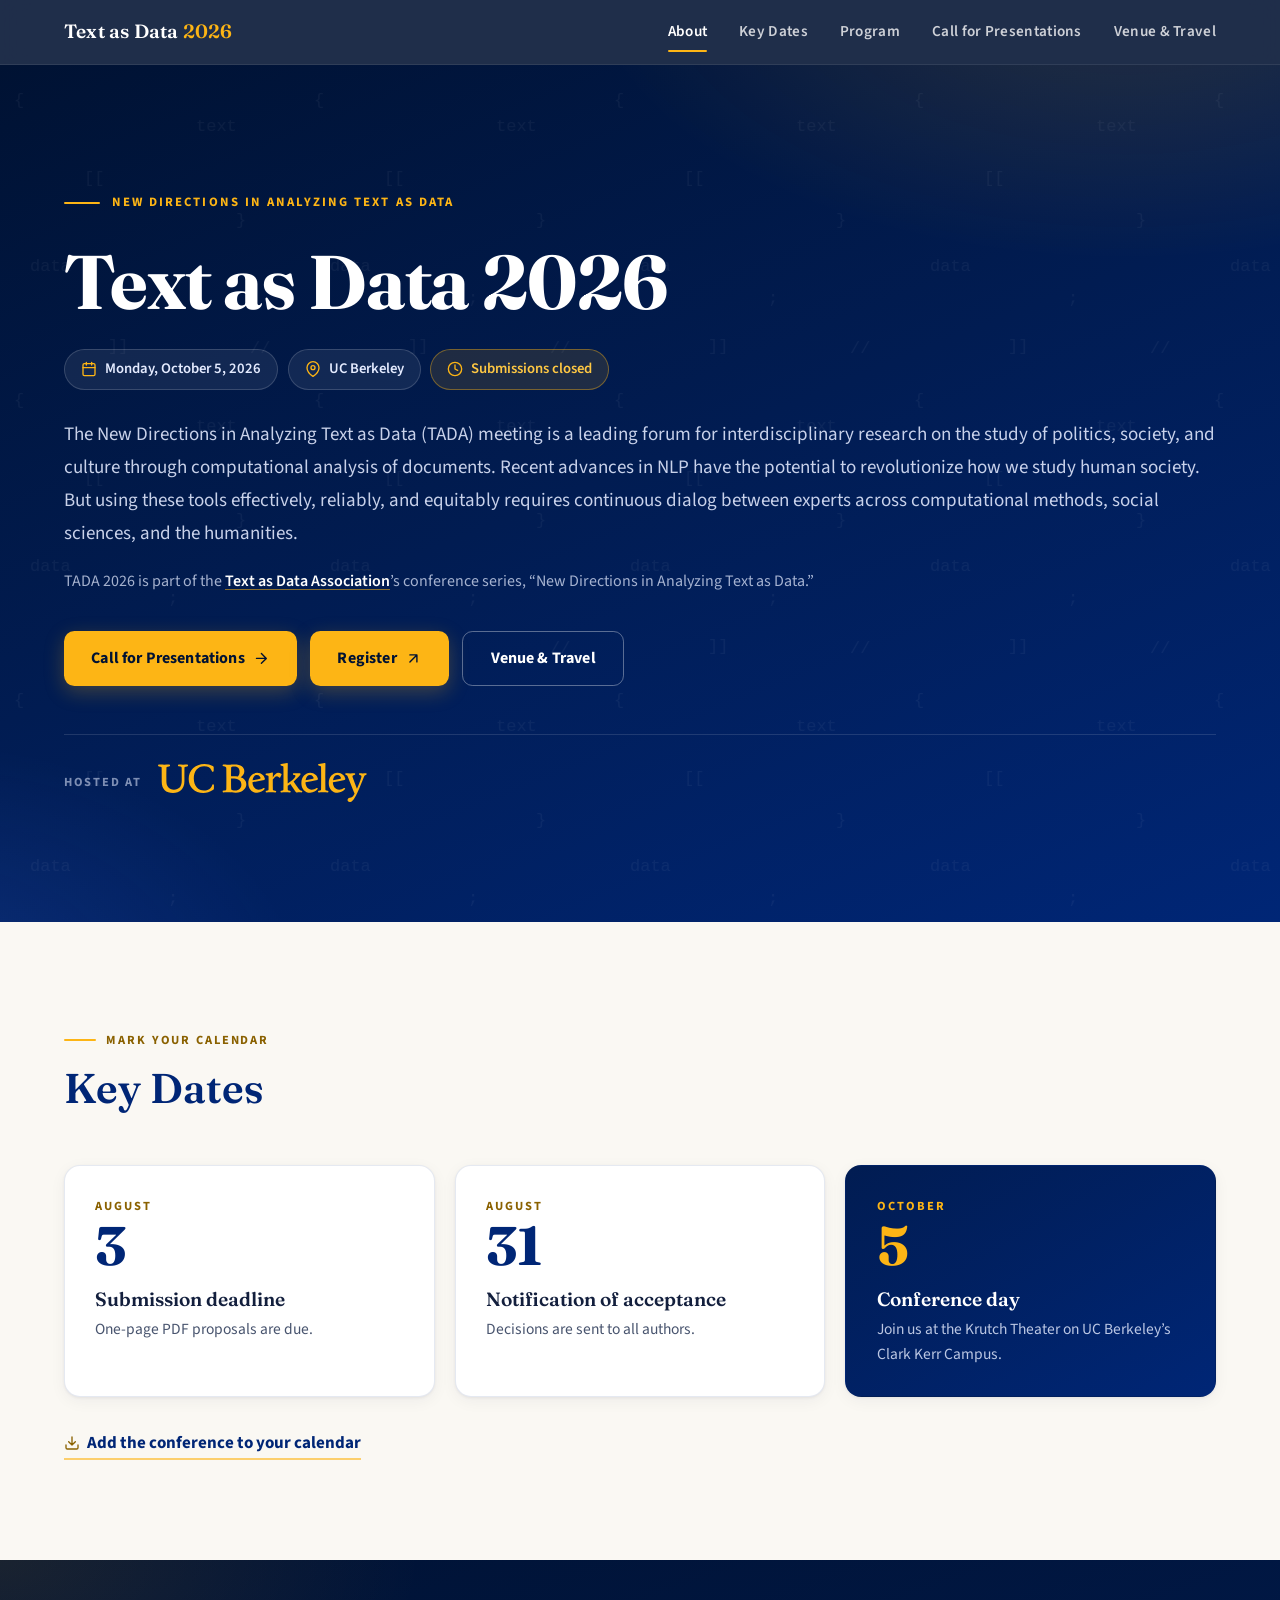
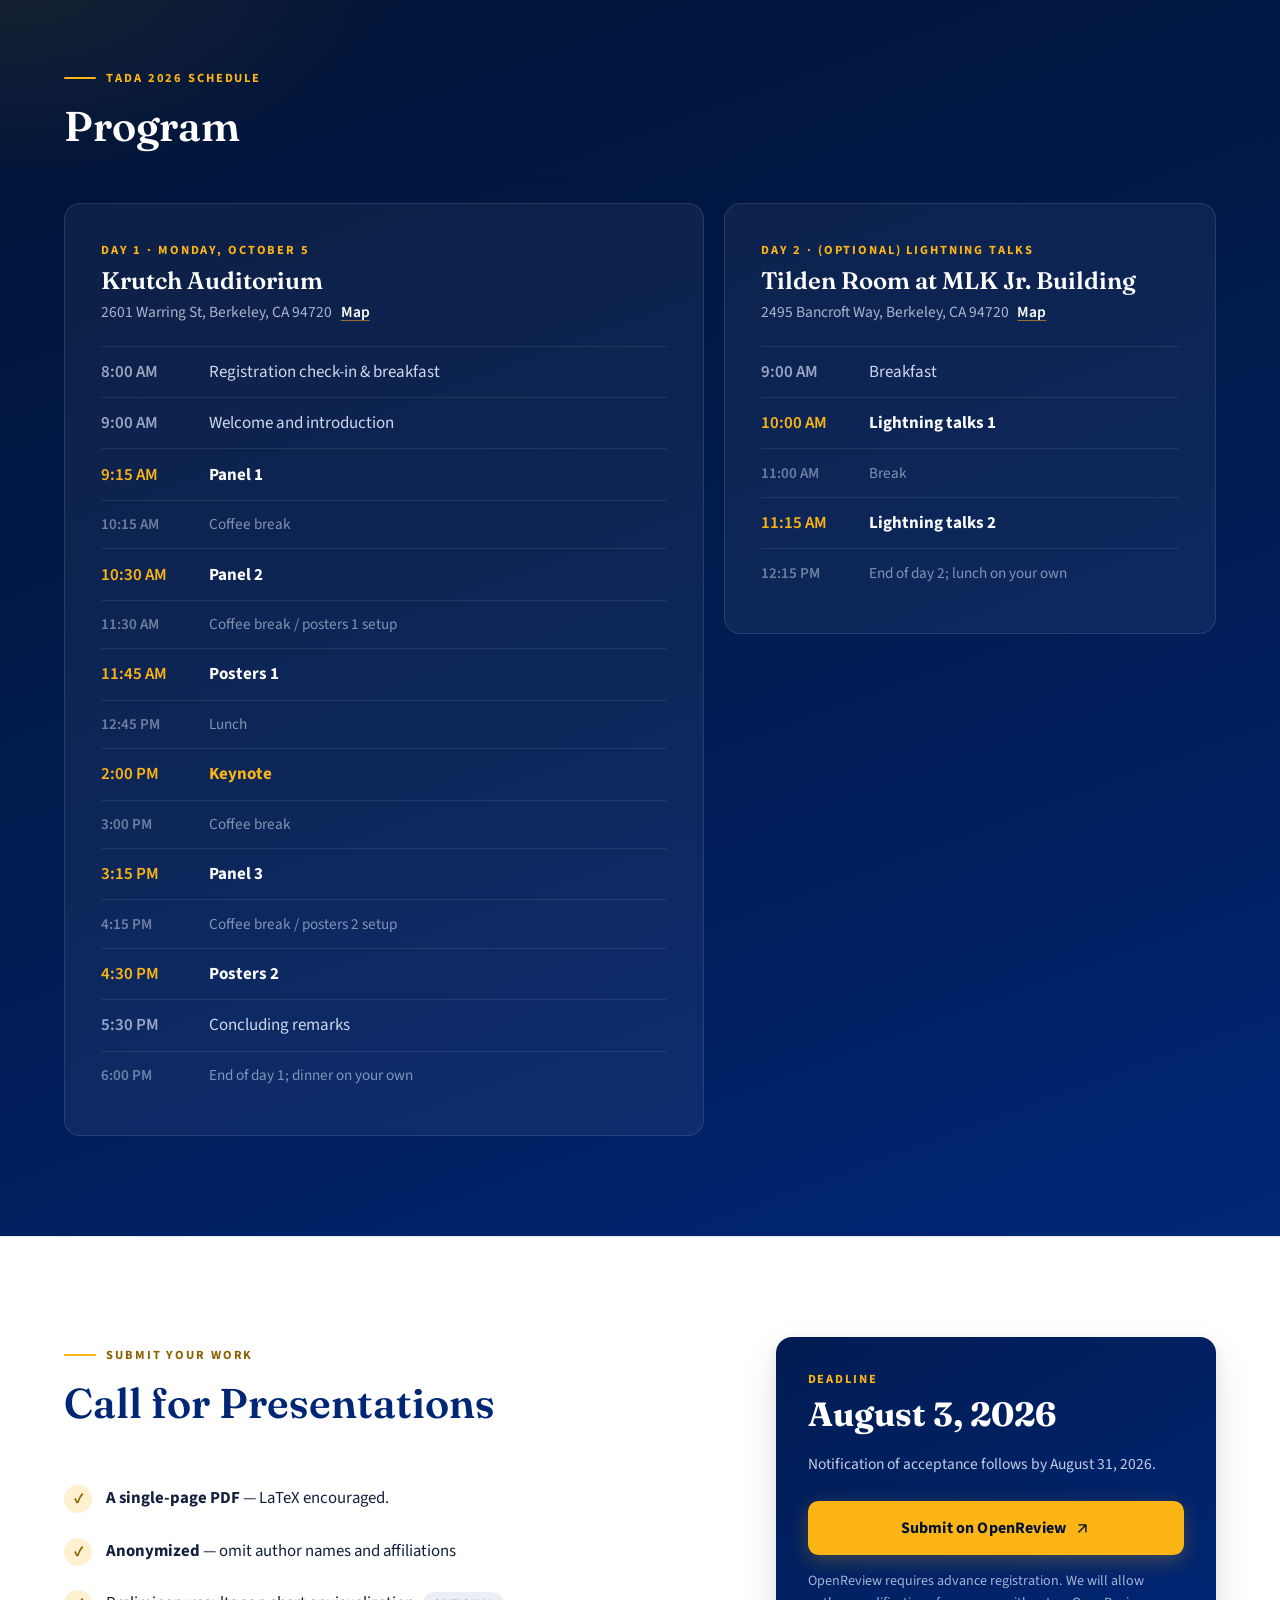
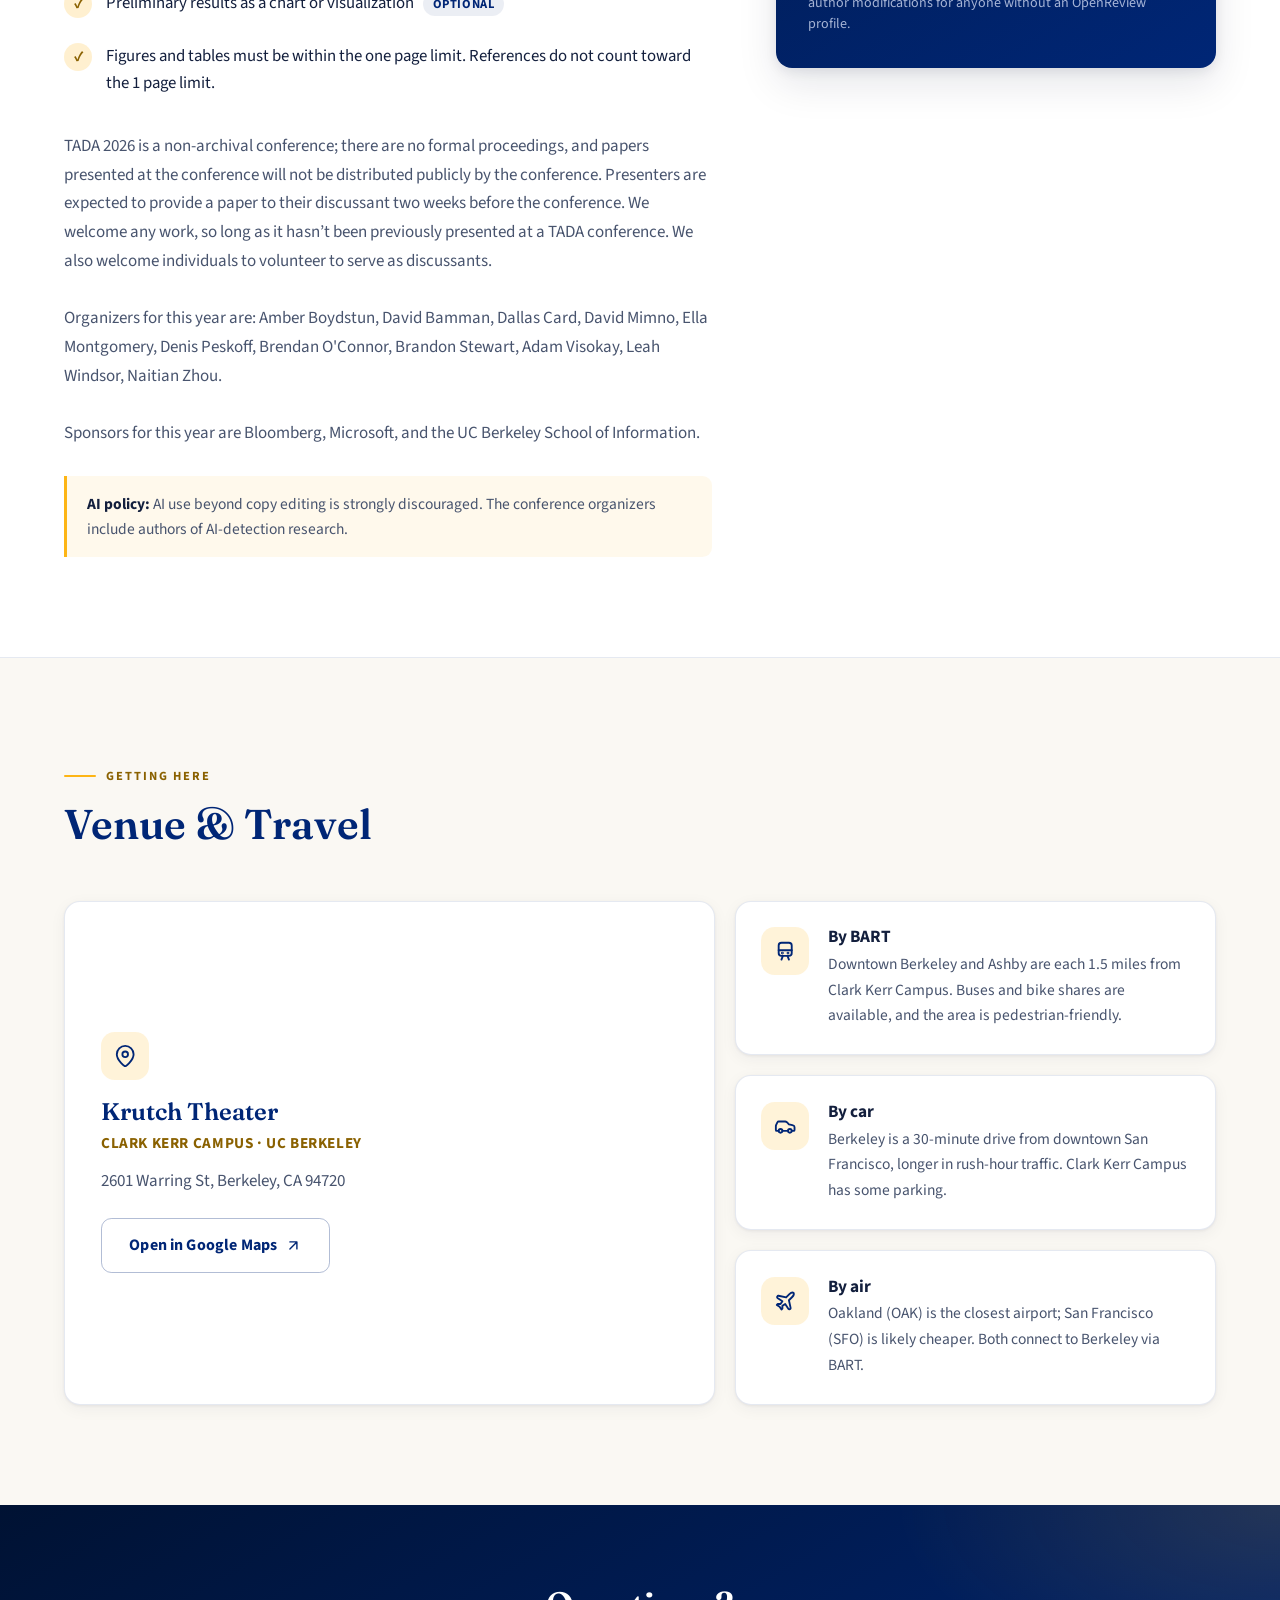
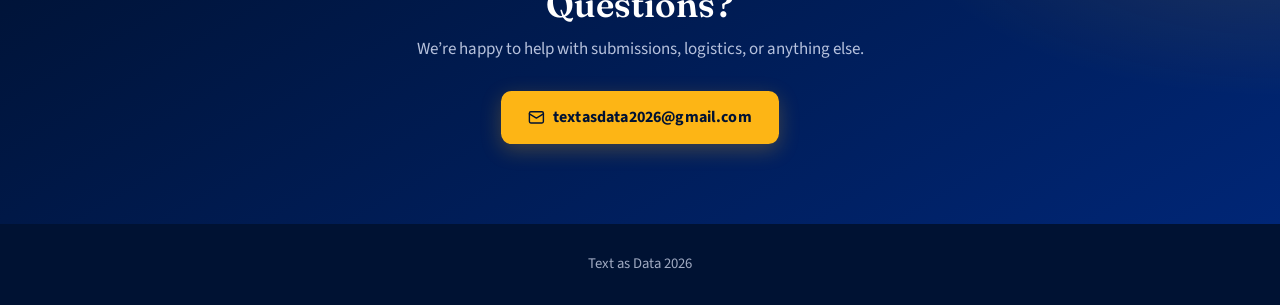
==== commit 68766c5a: "Registration, sponsors, program" ====
--- a/index.html
+++ b/index.html
@@ -71,6 +71,7 @@
       <div class="nav-links" id="nav-links">
         <a href="#about">About</a>
         <a href="#dates">Key Dates</a>
+        <a href="#program">Program</a>
         <a href="#call">Call for Presentations</a>
         <a href="#venue">Venue &amp; Travel</a>
       </div>
@@ -111,6 +112,10 @@
             Call for Presentations
             <svg fill="none" stroke="currentColor" stroke-width="2" stroke-linecap="round" stroke-linejoin="round" viewBox="0 0 24 24" aria-hidden="true"><path d="M5 12h14M12 5l7 7-7 7"/></svg>
           </a>
+          <a href="https://tada2026.eventbrite.com/" class="btn btn-gold" target="_blank" rel="noopener">
+            Register
+            <svg fill="none" stroke="currentColor" stroke-width="2" stroke-linecap="round" stroke-linejoin="round" viewBox="0 0 24 24" aria-hidden="true"><path d="M7 17 17 7M7 7h10v10"/></svg>
+          </a>
           <a href="#venue" class="btn btn-ghost">Venue &amp; Travel</a>
         </div>
 
@@ -160,6 +165,63 @@
       </div>
     </section>
 
+    <section id="program" class="section section--dark" aria-labelledby="program-title">
+      <div class="container">
+        <div class="section-head reveal">
+          <p class="eyebrow">TADA 2026 Schedule</p>
+          <h2 id="program-title">Program</h2>
+        </div>
+
+        <div class="program-grid">
+          <article class="day-card reveal" aria-labelledby="day1-title">
+            <header class="day-head">
+              <p class="day-label">Day 1 &middot; Monday, October 5</p>
+              <h3 id="day1-title">Krutch Auditorium</h3>
+              <p class="day-address">
+                2601 Warring St, Berkeley, CA 94720
+                <a href="https://maps.google.com/?q=2601+Warring+St,+Berkeley,+CA+94720" target="_blank" rel="noopener">Map</a>
+              </p>
+            </header>
+            <ol class="agenda">
+              <li><span class="time">8:00 AM</span><span class="what">Registration check-in &amp; breakfast</span></li>
+              <li><span class="time">9:00 AM</span><span class="what">Welcome and introduction</span></li>
+              <li class="key"><span class="time">9:15 AM</span><span class="what">Panel 1</span></li>
+              <li class="break"><span class="time">10:15 AM</span><span class="what">Coffee break</span></li>
+              <li class="key"><span class="time">10:30 AM</span><span class="what">Panel 2</span></li>
+              <li class="break"><span class="time">11:30 AM</span><span class="what">Coffee break / posters 1 setup</span></li>
+              <li class="key"><span class="time">11:45 AM</span><span class="what">Posters 1</span></li>
+              <li class="break"><span class="time">12:45 PM</span><span class="what">Lunch</span></li>
+              <li class="key keynote"><span class="time">2:00 PM</span><span class="what">Keynote</span></li>
+              <li class="break"><span class="time">3:00 PM</span><span class="what">Coffee break</span></li>
+              <li class="key"><span class="time">3:15 PM</span><span class="what">Panel 3</span></li>
+              <li class="break"><span class="time">4:15 PM</span><span class="what">Coffee break / posters 2 setup</span></li>
+              <li class="key"><span class="time">4:30 PM</span><span class="what">Posters 2</span></li>
+              <li><span class="time">5:30 PM</span><span class="what">Concluding remarks</span></li>
+              <li class="break"><span class="time">6:00 PM</span><span class="what">End of day 1; dinner on your own</span></li>
+            </ol>
+          </article>
+
+          <article class="day-card reveal" aria-labelledby="day2-title">
+            <header class="day-head">
+              <p class="day-label">Day 2 &middot; (Optional) Lightning Talks</p>
+              <h3 id="day2-title">Tilden Room at MLK Jr. Building</h3>
+              <p class="day-address">
+                2495 Bancroft Way, Berkeley, CA 94720
+                <a href="https://maps.google.com/?q=2495+Bancroft+Way,+Berkeley,+CA+94720" target="_blank" rel="noopener">Map</a>
+              </p>
+            </header>
+            <ol class="agenda">
+              <li><span class="time">9:00 AM</span><span class="what">Breakfast</span></li>
+              <li class="key"><span class="time">10:00 AM</span><span class="what">Lightning talks 1</span></li>
+              <li class="break"><span class="time">11:00 AM</span><span class="what">Break</span></li>
+              <li class="key"><span class="time">11:15 AM</span><span class="what">Lightning talks 2</span></li>
+              <li class="break"><span class="time">12:15 PM</span><span class="what">End of day 2; lunch on your own</span></li>
+            </ol>
+          </article>
+        </div>
+      </div>
+    </section>
+
     <section id="call" class="section section--paper" aria-labelledby="call-title">
       <div class="container">
         <div class="call-grid">
@@ -182,6 +244,10 @@
             
             <p class="call-prose">
               Organizers for this year are: Amber Boydstun, David Bamman, Dallas Card, David Mimno, Ella Montgomery, Denis Peskoff, Brendan O'Connor, Brandon Stewart, Adam Visokay, Leah Windsor, Naitian Zhou.
+            </p>
+
+            <p class="call-prose">
+              Sponsors for this year are Bloomberg, Microsoft, and the UC Berkeley School of Information.
             </p>
 
             <p class="policy-note">
--- a/css/styles.css
+++ b/css/styles.css
@@ -625,6 +625,123 @@
   color: var(--gold-ink);
 }
 
+/* ---------- Program ---------- */
+
+.section--dark {
+  color: #fff;
+  background:
+    radial-gradient(44rem 24rem at 0% 0%, rgba(253, 181, 21, 0.1), transparent 60%),
+    linear-gradient(160deg, var(--blue-deep), var(--blue-night) 55%, var(--blue));
+}
+
+.section--dark .eyebrow {
+  color: var(--gold);
+}
+
+.section--dark .section-head h2 {
+  color: #fff;
+}
+
+.program-grid {
+  display: grid;
+  gap: 1.25rem;
+  align-items: start;
+}
+
+@media (min-width: 56rem) {
+  .program-grid {
+    grid-template-columns: 1.3fr 1fr;
+  }
+}
+
+.day-card {
+  padding: clamp(1.5rem, 4vw, 2.25rem);
+  border: 1px solid rgba(255, 255, 255, 0.1);
+  border-radius: var(--radius);
+  background: rgba(255, 255, 255, 0.05);
+}
+
+.day-head {
+  margin-bottom: 1.25rem;
+}
+
+.day-label {
+  margin-bottom: 0.4rem;
+  font-size: 0.78rem;
+  font-weight: 700;
+  letter-spacing: 0.15em;
+  text-transform: uppercase;
+  color: var(--gold);
+}
+
+.day-head h3 {
+  font-size: 1.5rem;
+  font-weight: 600;
+  margin-bottom: 0.35rem;
+}
+
+.day-address {
+  font-size: 0.97rem;
+  color: rgba(228, 235, 255, 0.72);
+}
+
+.day-address a {
+  margin-left: 0.35rem;
+  color: #fff;
+  font-weight: 600;
+  text-decoration: underline;
+  text-decoration-color: rgba(253, 181, 21, 0.55);
+  text-underline-offset: 3px;
+}
+
+.day-address a:hover {
+  text-decoration-color: var(--gold);
+}
+
+.agenda {
+  list-style: none;
+  margin: 0;
+  padding: 0;
+}
+
+.agenda li {
+  display: grid;
+  grid-template-columns: 5.75rem 1fr;
+  gap: 1rem;
+  padding: 0.7rem 0;
+  border-top: 1px solid rgba(255, 255, 255, 0.08);
+  color: rgba(228, 235, 255, 0.9);
+}
+
+.agenda .time {
+  font-variant-numeric: tabular-nums;
+  font-weight: 600;
+  color: rgba(228, 235, 255, 0.65);
+  white-space: nowrap;
+}
+
+.agenda li.key .what {
+  font-weight: 700;
+  color: #fff;
+}
+
+.agenda li.key .time {
+  color: var(--gold);
+}
+
+.agenda li.keynote .what {
+  color: var(--gold);
+}
+
+.agenda li.break {
+  font-size: 0.95rem;
+  color: rgba(228, 235, 255, 0.55);
+}
+
+.agenda li.break .time {
+  color: rgba(228, 235, 255, 0.45);
+}
+
 /* ---------- Call for presentations ---------- */
 
 .call-grid {
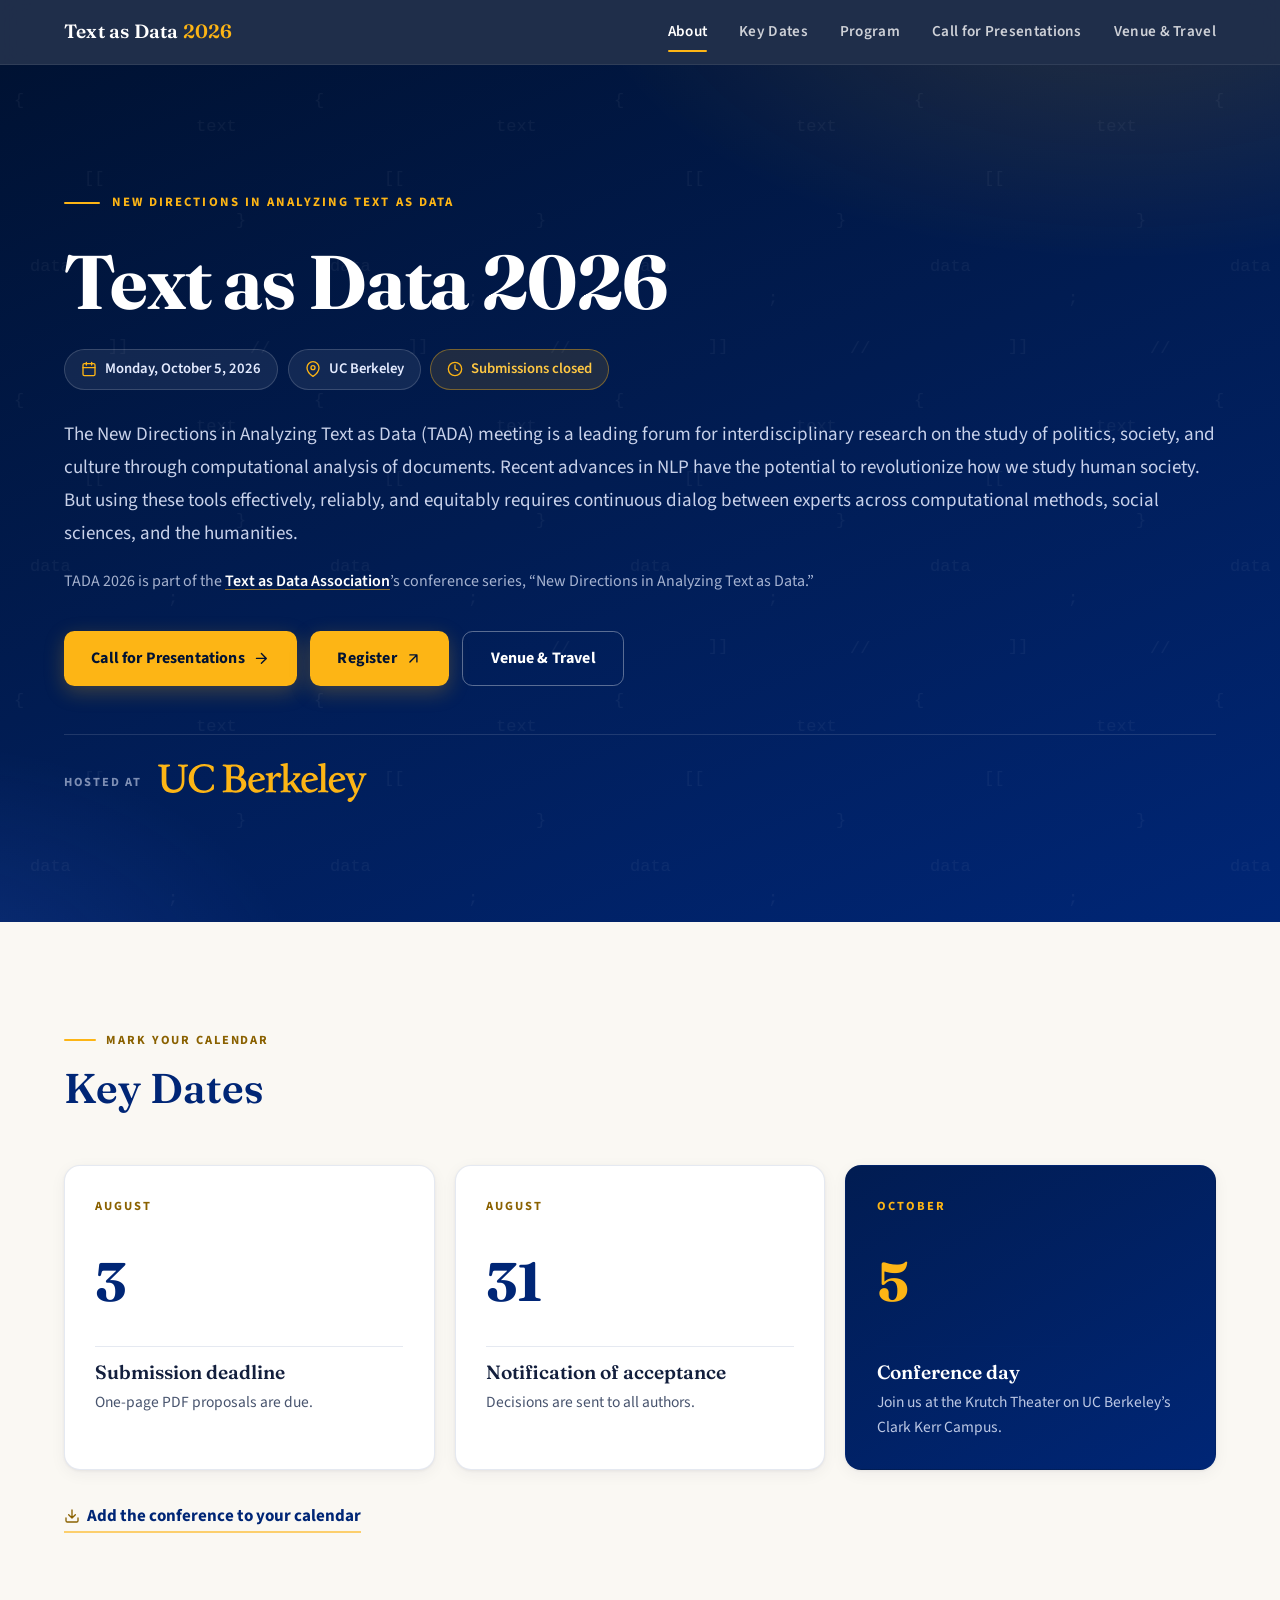
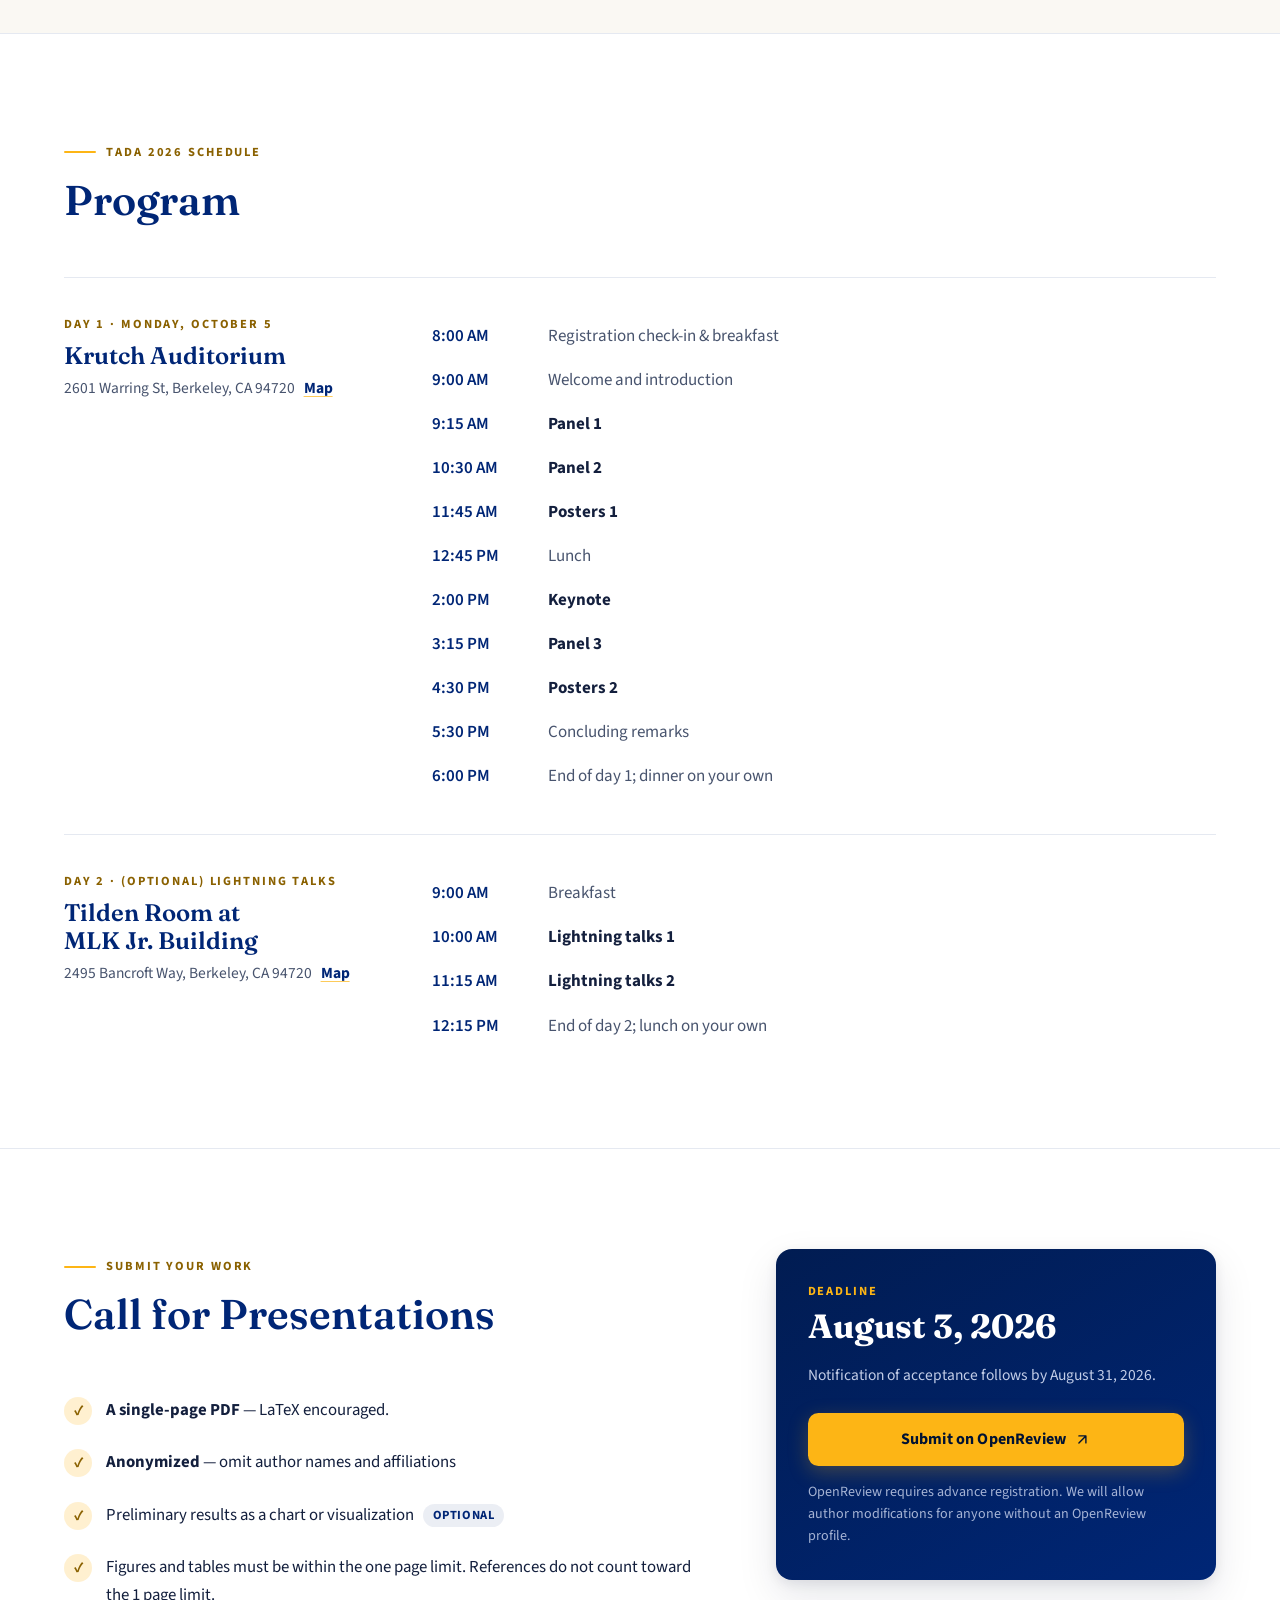
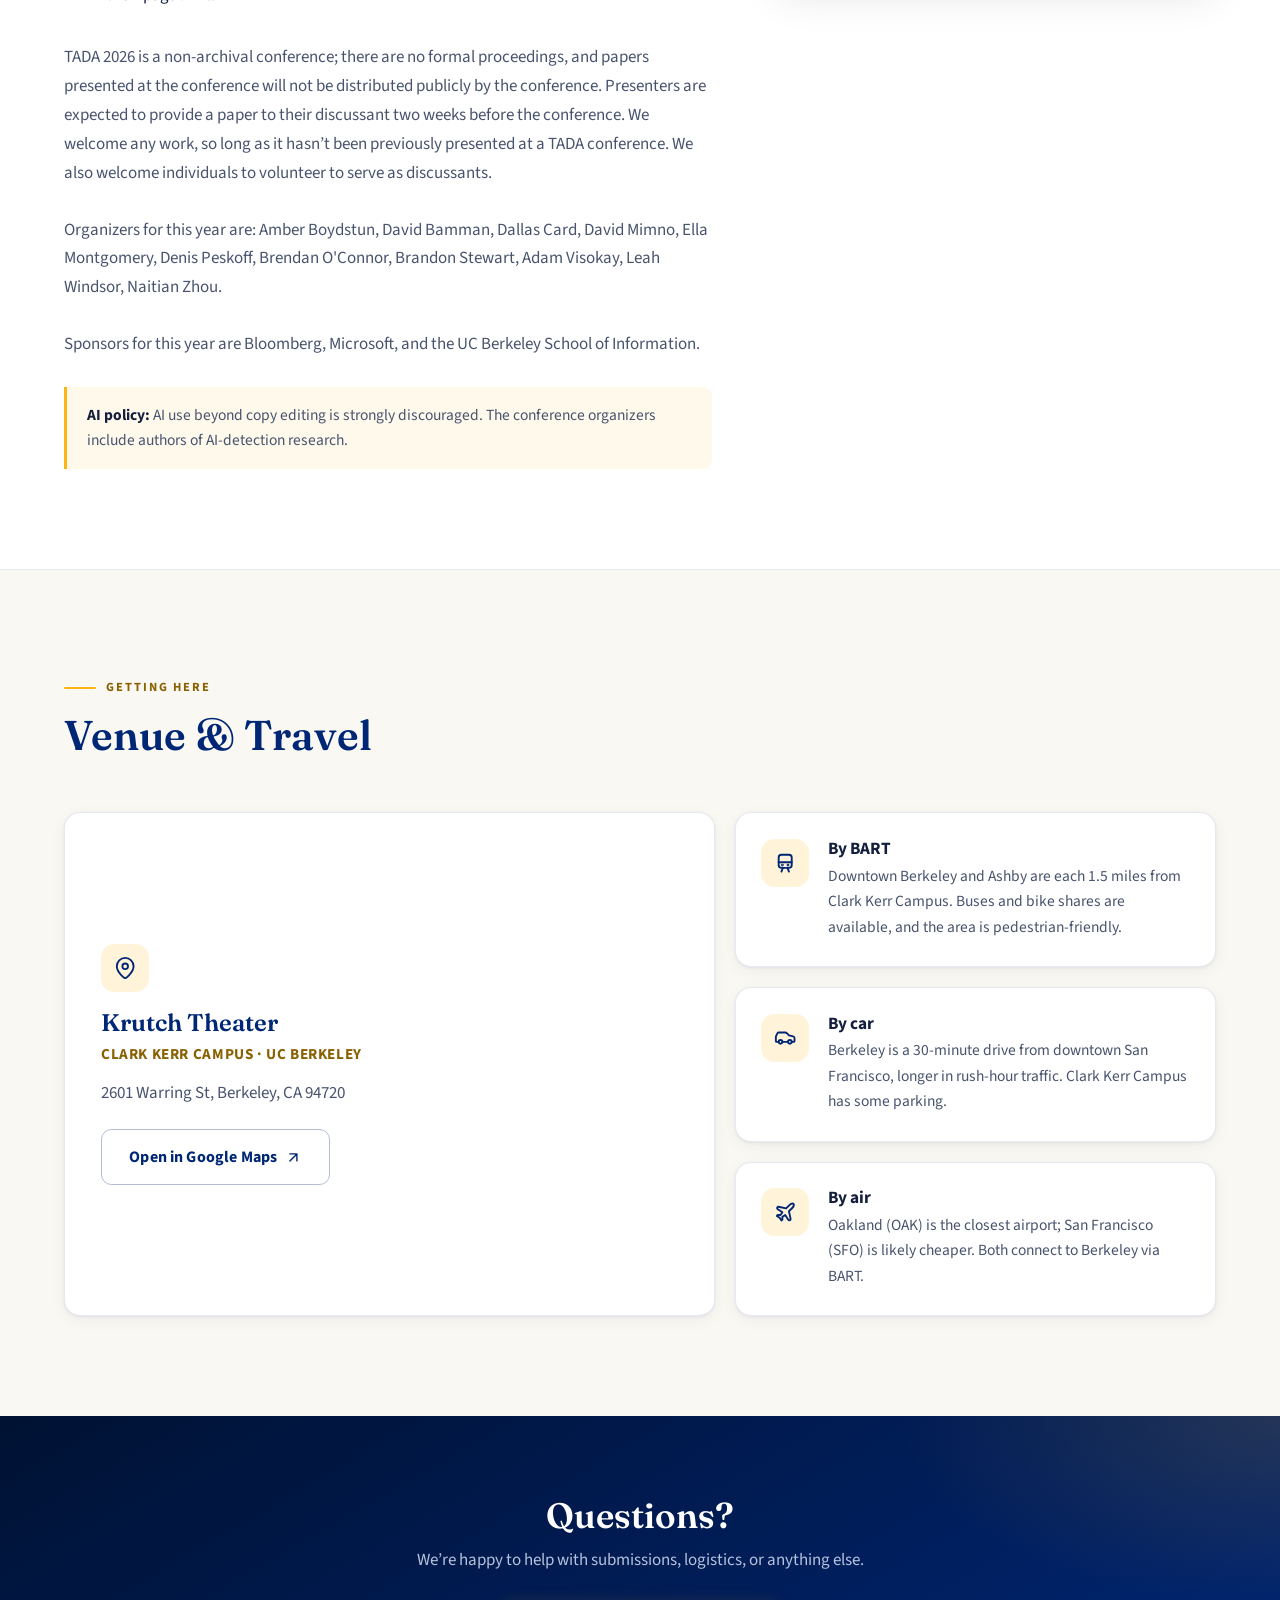
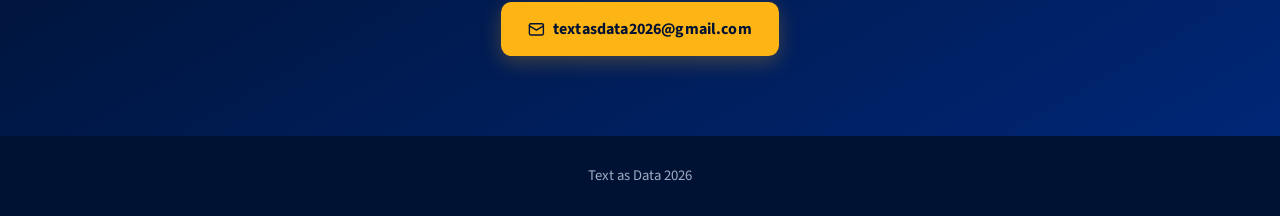
==== commit 5f984547: "Clean up Program section" ====
--- a/index.html
+++ b/index.html
@@ -165,15 +165,15 @@
       </div>
     </section>
 
-    <section id="program" class="section section--dark" aria-labelledby="program-title">
+    <section id="program" class="section section--paper" aria-labelledby="program-title">
       <div class="container">
         <div class="section-head reveal">
           <p class="eyebrow">TADA 2026 Schedule</p>
           <h2 id="program-title">Program</h2>
         </div>
 
-        <div class="program-grid">
-          <article class="day-card reveal" aria-labelledby="day1-title">
+        <div class="program">
+          <article class="day reveal" aria-labelledby="day1-title">
             <header class="day-head">
               <p class="day-label">Day 1 &middot; Monday, October 5</p>
               <h3 id="day1-title">Krutch Auditorium</h3>
@@ -185,23 +185,19 @@
             <ol class="agenda">
               <li><span class="time">8:00 AM</span><span class="what">Registration check-in &amp; breakfast</span></li>
               <li><span class="time">9:00 AM</span><span class="what">Welcome and introduction</span></li>
-              <li class="key"><span class="time">9:15 AM</span><span class="what">Panel 1</span></li>
-              <li class="break"><span class="time">10:15 AM</span><span class="what">Coffee break</span></li>
-              <li class="key"><span class="time">10:30 AM</span><span class="what">Panel 2</span></li>
-              <li class="break"><span class="time">11:30 AM</span><span class="what">Coffee break / posters 1 setup</span></li>
-              <li class="key"><span class="time">11:45 AM</span><span class="what">Posters 1</span></li>
-              <li class="break"><span class="time">12:45 PM</span><span class="what">Lunch</span></li>
-              <li class="key keynote"><span class="time">2:00 PM</span><span class="what">Keynote</span></li>
-              <li class="break"><span class="time">3:00 PM</span><span class="what">Coffee break</span></li>
-              <li class="key"><span class="time">3:15 PM</span><span class="what">Panel 3</span></li>
-              <li class="break"><span class="time">4:15 PM</span><span class="what">Coffee break / posters 2 setup</span></li>
-              <li class="key"><span class="time">4:30 PM</span><span class="what">Posters 2</span></li>
+              <li class="session"><span class="time">9:15 AM</span><span class="what">Panel 1</span></li>
+              <li class="session"><span class="time">10:30 AM</span><span class="what">Panel 2</span></li>
+              <li class="session"><span class="time">11:45 AM</span><span class="what">Posters 1</span></li>
+              <li><span class="time">12:45 PM</span><span class="what">Lunch</span></li>
+              <li class="session"><span class="time">2:00 PM</span><span class="what">Keynote</span></li>
+              <li class="session"><span class="time">3:15 PM</span><span class="what">Panel 3</span></li>
+              <li class="session"><span class="time">4:30 PM</span><span class="what">Posters 2</span></li>
               <li><span class="time">5:30 PM</span><span class="what">Concluding remarks</span></li>
-              <li class="break"><span class="time">6:00 PM</span><span class="what">End of day 1; dinner on your own</span></li>
+              <li><span class="time">6:00 PM</span><span class="what">End of day 1; dinner on your own</span></li>
             </ol>
           </article>
 
-          <article class="day-card reveal" aria-labelledby="day2-title">
+          <article class="day reveal" aria-labelledby="day2-title">
             <header class="day-head">
               <p class="day-label">Day 2 &middot; (Optional) Lightning Talks</p>
               <h3 id="day2-title">Tilden Room at MLK Jr. Building</h3>
@@ -212,10 +208,9 @@
             </header>
             <ol class="agenda">
               <li><span class="time">9:00 AM</span><span class="what">Breakfast</span></li>
-              <li class="key"><span class="time">10:00 AM</span><span class="what">Lightning talks 1</span></li>
-              <li class="break"><span class="time">11:00 AM</span><span class="what">Break</span></li>
-              <li class="key"><span class="time">11:15 AM</span><span class="what">Lightning talks 2</span></li>
-              <li class="break"><span class="time">12:15 PM</span><span class="what">End of day 2; lunch on your own</span></li>
+              <li class="session"><span class="time">10:00 AM</span><span class="what">Lightning talks 1</span></li>
+              <li class="session"><span class="time">11:15 AM</span><span class="what">Lightning talks 2</span></li>
+              <li><span class="time">12:15 PM</span><span class="what">End of day 2; lunch on your own</span></li>
             </ol>
           </article>
         </div>
--- a/css/styles.css
+++ b/css/styles.css
@@ -627,70 +627,60 @@
 
 /* ---------- Program ---------- */
 
-.section--dark {
-  color: #fff;
-  background:
-    radial-gradient(44rem 24rem at 0% 0%, rgba(253, 181, 21, 0.1), transparent 60%),
-    linear-gradient(160deg, var(--blue-deep), var(--blue-night) 55%, var(--blue));
-}
-
-.section--dark .eyebrow {
-  color: var(--gold);
-}
-
-.section--dark .section-head h2 {
-  color: #fff;
-}
-
-.program-grid {
+.section--paper + .section--paper {
+  border-top: 0;
+}
+
+.program {
+  border-top: 1px solid var(--line);
+}
+
+.day {
   display: grid;
   gap: 1.25rem;
-  align-items: start;
+  padding-block: 2.25rem;
+  border-bottom: 1px solid var(--line);
+}
+
+.day:last-child {
+  border-bottom: 0;
+  padding-bottom: 0;
 }
 
 @media (min-width: 56rem) {
-  .program-grid {
-    grid-template-columns: 1.3fr 1fr;
-  }
-}
-
-.day-card {
-  padding: clamp(1.5rem, 4vw, 2.25rem);
-  border: 1px solid rgba(255, 255, 255, 0.1);
-  border-radius: var(--radius);
-  background: rgba(255, 255, 255, 0.05);
-}
-
-.day-head {
-  margin-bottom: 1.25rem;
+  .day {
+    grid-template-columns: 19rem 1fr;
+    gap: 4rem;
+  }
 }
 
 .day-label {
-  margin-bottom: 0.4rem;
+  margin-bottom: 0.45rem;
   font-size: 0.78rem;
   font-weight: 700;
   letter-spacing: 0.15em;
   text-transform: uppercase;
-  color: var(--gold);
+  color: var(--gold-ink);
 }
 
 .day-head h3 {
+  margin-bottom: 0.4rem;
   font-size: 1.5rem;
   font-weight: 600;
-  margin-bottom: 0.35rem;
+  color: var(--blue);
 }
 
 .day-address {
   font-size: 0.97rem;
-  color: rgba(228, 235, 255, 0.72);
+  color: var(--slate);
 }
 
 .day-address a {
   margin-left: 0.35rem;
-  color: #fff;
-  font-weight: 600;
+  color: var(--blue);
+  font-weight: 700;
   text-decoration: underline;
-  text-decoration-color: rgba(253, 181, 21, 0.55);
+  text-decoration-color: rgba(253, 181, 21, 0.7);
   text-underline-offset: 3px;
 }
 
@@ -706,40 +696,22 @@
 
 .agenda li {
   display: grid;
-  grid-template-columns: 5.75rem 1fr;
-  gap: 1rem;
-  padding: 0.7rem 0;
-  border-top: 1px solid rgba(255, 255, 255, 0.08);
-  color: rgba(228, 235, 255, 0.9);
+  grid-template-columns: 6rem 1fr;
+  gap: 1.25rem;
+  padding: 0.5rem 0;
+  color: var(--slate);
 }
 
 .agenda .time {
   font-variant-numeric: tabular-nums;
   font-weight: 600;
-  color: rgba(228, 235, 255, 0.65);
+  color: var(--blue);
   white-space: nowrap;
 }
 
-.agenda li.key .what {
-  font-weight: 700;
-  color: #fff;
-}
-
-.agenda li.key .time {
-  color: var(--gold);
-}
-
-.agenda li.keynote .what {
-  color: var(--gold);
-}
-
-.agenda li.break {
-  font-size: 0.95rem;
-  color: rgba(228, 235, 255, 0.55);
-}
-
-.agenda li.break .time {
-  color: rgba(228, 235, 255, 0.45);
+.agenda li.session .what {
+  font-weight: 700;
+  color: var(--ink);
 }
 
 /* ---------- Call for presentations ---------- */
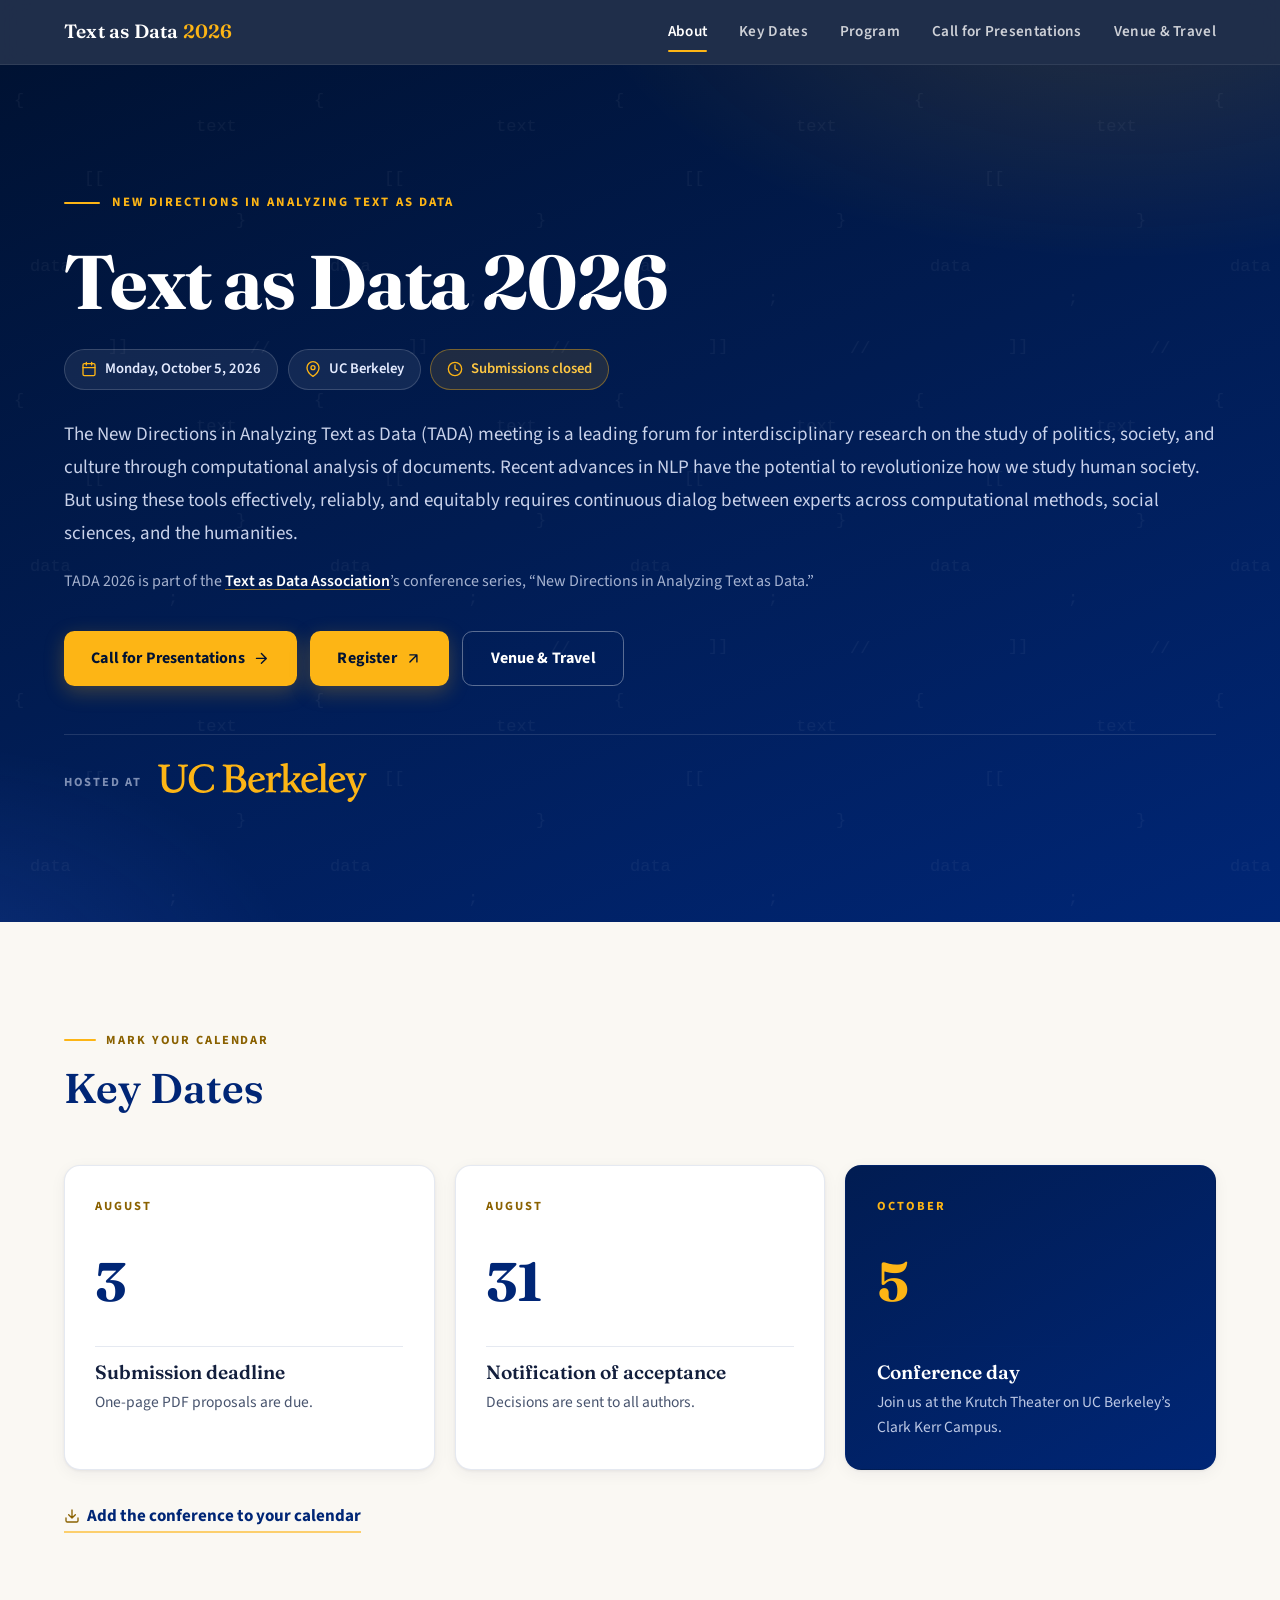
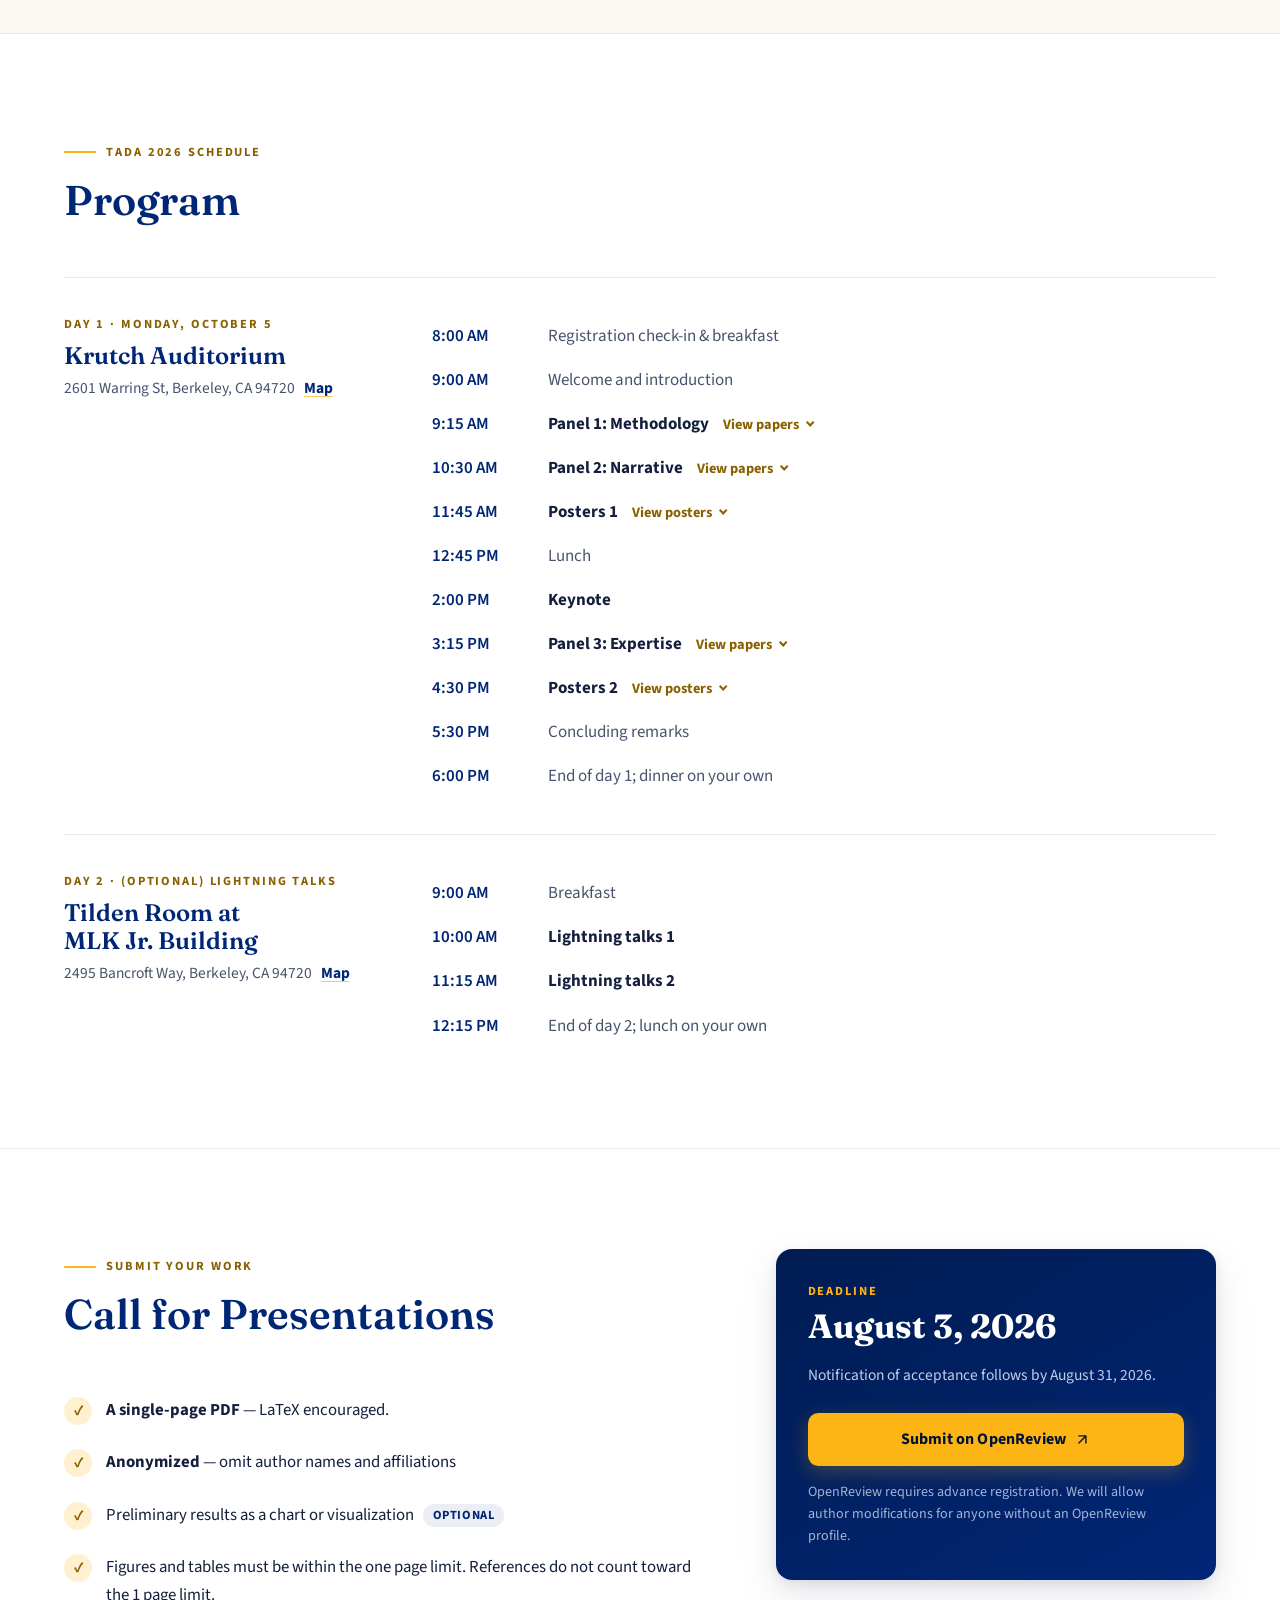
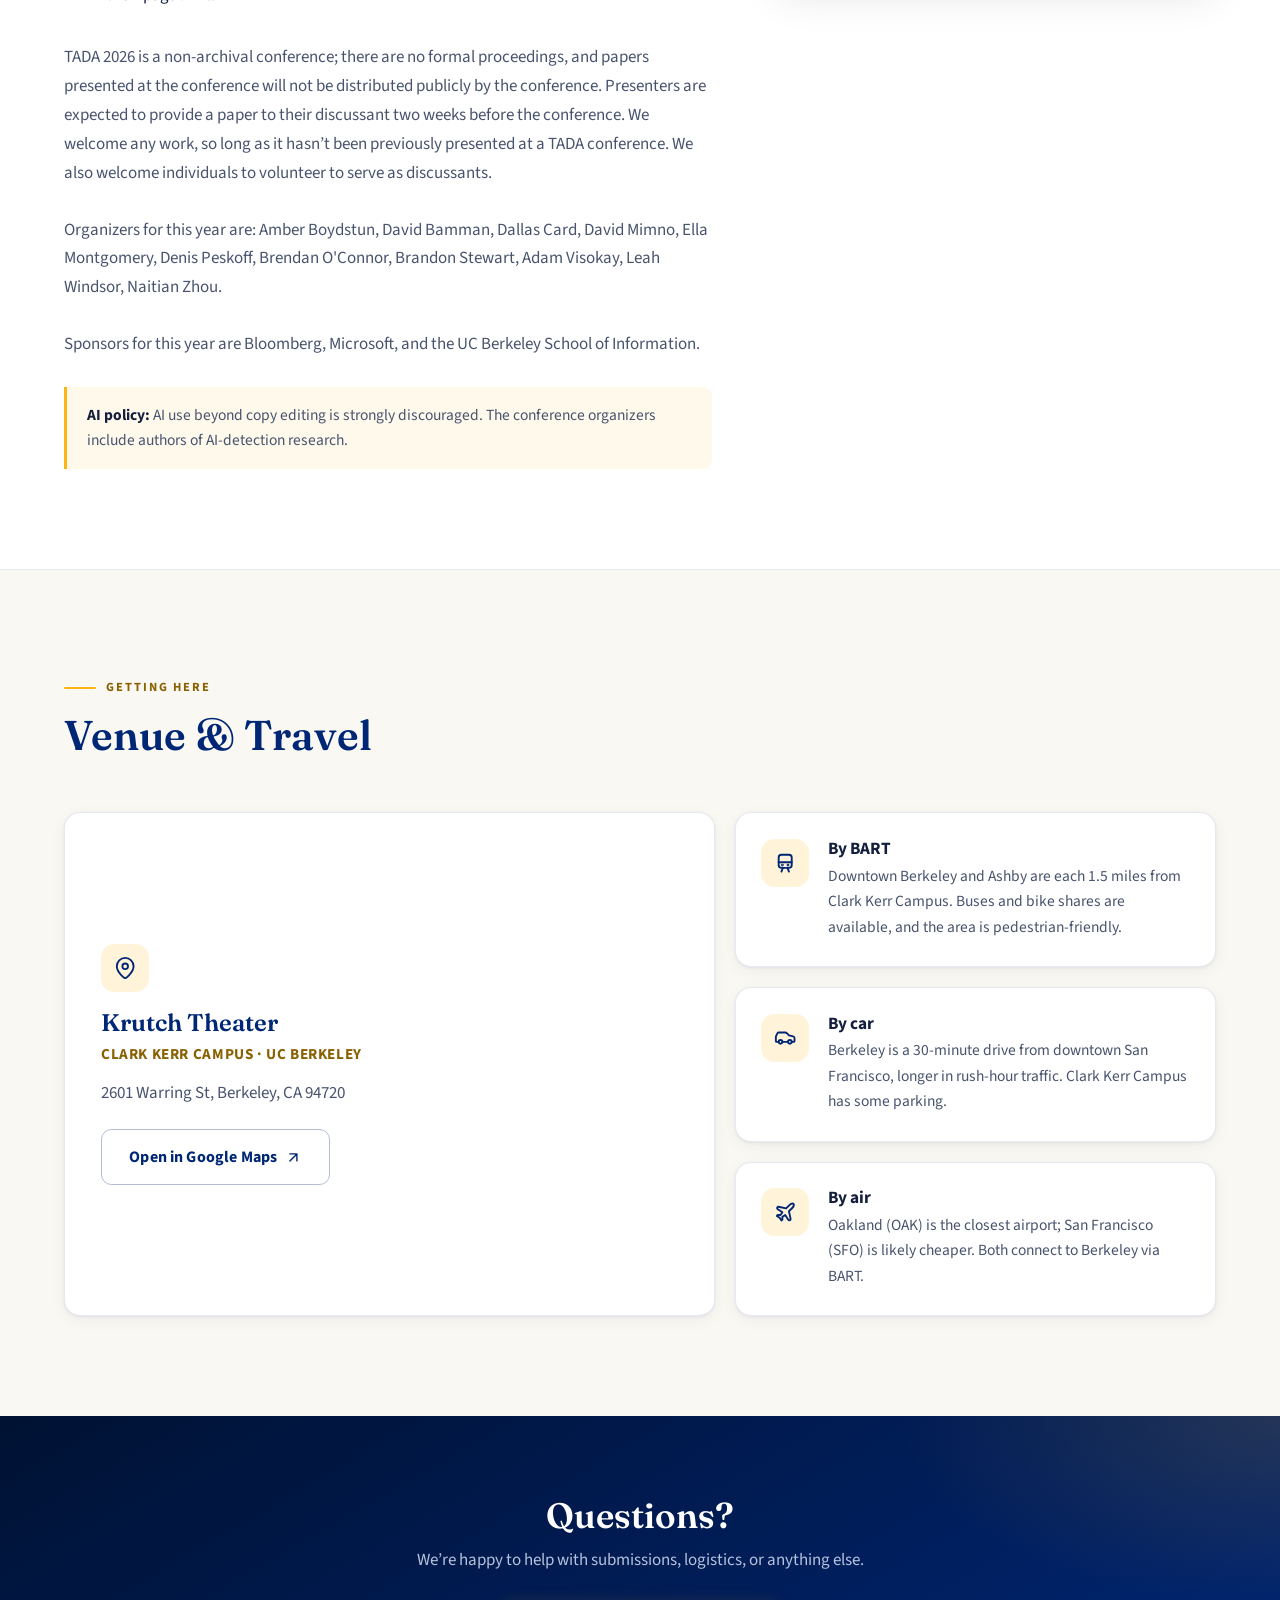
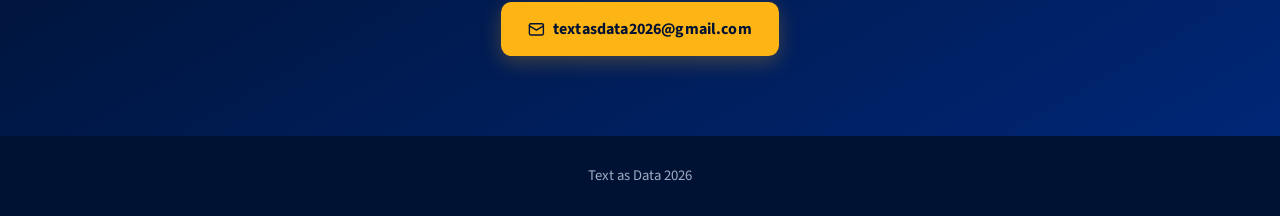
==== commit 030774f8: "added program details" ====
--- a/index.html
+++ b/index.html
@@ -185,13 +185,125 @@
             <ol class="agenda">
               <li><span class="time">8:00 AM</span><span class="what">Registration check-in &amp; breakfast</span></li>
               <li><span class="time">9:00 AM</span><span class="what">Welcome and introduction</span></li>
-              <li class="session"><span class="time">9:15 AM</span><span class="what">Panel 1</span></li>
-              <li class="session"><span class="time">10:30 AM</span><span class="what">Panel 2</span></li>
-              <li class="session"><span class="time">11:45 AM</span><span class="what">Posters 1</span></li>
+              <li class="session">
+                <span class="time">9:15 AM</span>
+                <details class="more">
+                  <summary><span class="what">Panel 1: Methodology</span><span class="more-toggle"><span class="when-closed">View papers</span><span class="when-open">Hide papers</span></span></summary>
+                  <div class="more-panel">
+                    <p class="more-note">Discussant: <strong>Diag Davenport</strong></p>
+                    <ol class="more-list">
+                      <li><span class="more-num">1</span><div><span class="more-title">Debiased Inference for AI-Generated Data without Gold-Standard Labels: Identification via Multiple Imperfect Measurements</span></div></li>
+                      <li><span class="more-num">2</span><div><span class="more-title">Multi-Perspective LLM Annotations for Valid Analyses in Subjective Tasks</span></div></li>
+                      <li><span class="more-num">3</span><div><span class="more-title">The Confounder Trap: Treatment-Encoding Representations in Causal Inference with Text</span></div></li>
+                    </ol>
+                  </div>
+                </details>
+              </li>
+              <li class="session">
+                <span class="time">10:30 AM</span>
+                <details class="more">
+                  <summary><span class="what">Panel 2: Narrative</span><span class="more-toggle"><span class="when-closed">View papers</span><span class="when-open">Hide papers</span></span></summary>
+                  <div class="more-panel">
+                    <p class="more-note">Discussant: <strong>Jeffrey W. Lockhart</strong></p>
+                    <ol class="more-list">
+                      <li><span class="more-num">1</span><div><span class="more-title">StoryScope: Investigating idiosyncrasies in AI fiction</span></div></li>
+                      <li><span class="more-num">2</span><div><span class="more-title">Projecting Agency: The Conversion of Power and Performative Pressure into Language</span></div></li>
+                      <li><span class="more-num">3</span><div><span class="more-title">Quantifying Racial Disparities in Media Representations of Gun Violence at Scale</span></div></li>
+                    </ol>
+                  </div>
+                </details>
+              </li>
+              <li class="session">
+                <span class="time">11:45 AM</span>
+                <details class="more">
+                  <summary><span class="what">Posters 1</span><span class="more-toggle"><span class="when-closed">View posters</span><span class="when-open">Hide posters</span></span></summary>
+                  <div class="more-panel">
+                    <ol class="more-list">
+                      <li><span class="more-num">1</span><div><span class="more-title">Inferring Candidate-Voter Issue Alignment from Agentically-crawled Campaign Text</span><span class="more-authors">Kevin Foley</span></div></li>
+                      <li><span class="more-num">2</span><div><span class="more-title">The Garden of Forking Prompts</span><span class="more-authors">Advait Deshmukh, Nora Benedict, Melanie Walsh, Maria Antoniak</span></div></li>
+                      <li><span class="more-num">3</span><div><span class="more-title">How Local Is Local Law? Measuring Textual Standardization Across U.S. Ordinance Codes</span><span class="more-authors">Diag Davenport, Carl Illustrisimo</span></div></li>
+                      <li><span class="more-num">4</span><div><span class="more-title">Can Large Language Models Read Industrial Policy? Expert Benchmarks and a Validated Pipeline for Sector Targeting in China</span><span class="more-authors">Siying Cao, Wei Chen</span></div></li>
+                      <li><span class="more-num">5</span><div><span class="more-title">Representing Evaluation in Collective Deliberation: Studying Gender Disparities in Wikipedia Deletion Discussions</span><span class="more-authors">Khandaker Tasnim Huq, Giovanni Luca Ciampaglia</span></div></li>
+                      <li><span class="more-num">6</span><div><span class="more-title">Assumption Regression: A Failure Mode of Large Language Models in Social Science Research</span><span class="more-authors">Sarah K Dreier, Emily Kalah Gade, Sofia Serrano, Lucy H. Lin</span></div></li>
+                      <li><span class="more-num">7</span><div><span class="more-title">Setting the Gold Standard for Automated Policy Coding – The CAPBENCH-English Benchmark Dataset and Leaderboard for the Comparative Agendas Project</span><span class="more-authors">Miklós Sebők</span></div></li>
+                      <li><span class="more-num">8</span><div><span class="more-title">Validating LLMs in social science: Emerging norms and epistemic threats from a systematic analysis</span><span class="more-authors">Meera Desai, Dallas Card, Abigail Z. Jacobs</span></div></li>
+                      <li><span class="more-num">9</span><div><span class="more-title">The Impact of AI on Social Media-Based Research: Measuring AI-Generated Content Across Platforms, Modalities, and Time</span><span class="more-authors">Maty Bohacek, Sergey Sanovich</span></div></li>
+                      <li><span class="more-num">10</span><div><span class="more-title">An Empirical Investigation of Systematization Forms in GenAI Evaluation</span><span class="more-authors">Kimberly Le Truong, Emily Sheng, Hannah Washington, Solon Barocas, Hanna Wallach</span></div></li>
+                      <li><span class="more-num">11</span><div><span class="more-title">Persuasion Index: A Theory-Guided Framework for Persuasion Analysis</span><span class="more-authors">Liancheng Gong, Zhiyang Wang, Yiwei Xu, Julia Mendelsohn</span></div></li>
+                      <li><span class="more-num">12</span><div><span class="more-title">Beyond Topic Models: Analysing the United Nations Documentary Record</span><span class="more-authors">Francesco Ignazio Re</span></div></li>
+                      <li><span class="more-num">13</span><div><span class="more-title">From Telegram Reports to Interception Data: Reconstructing Russian Aerial Attacks on Ukraine</span><span class="more-authors">Taylor Cox</span></div></li>
+                      <li><span class="more-num">14</span><div><span class="more-title">Measurement and Impacts of Patient Antagonism</span><span class="more-authors">Daisy Lu</span></div></li>
+                      <li><span class="more-num">15</span><div><span class="more-title">Sociolinguistic Mobility: A Lens for LLM Pretraining Data Curation</span><span class="more-authors">Jessica Wang</span></div></li>
+                      <li><span class="more-num">16</span><div><span class="more-title">MMCRCHR: An Evidence-Grounded Agentic AI Research Workbench for the Humanities+</span><span class="more-authors">Jeffrey Tharsen, Tianfang Zhu, Clovis Gladstone</span></div></li>
+                      <li><span class="more-num">17</span><div><span class="more-title">Affect is All You Need: Affective Polarization in Anonymous Political Discussions</span><span class="more-authors">Emily Zou, Jennifer Pan</span></div></li>
+                      <li><span class="more-num">18</span><div><span class="more-title">Mapping the Space Between: Ecological and Relational Proximity in Environmental Governance Networks</span><span class="more-authors">Xiao Shi</span></div></li>
+                      <li><span class="more-num">19</span><div><span class="more-title">LLMs in Inductive Work: A Framework</span><span class="more-authors">Hope Schroeder, Su Lin Blodgett, Hanna Wallach, Solon Barocas</span></div></li>
+                      <li><span class="more-num">20</span><div><span class="more-title">How Do Stories Influence Online Conversations?</span><span class="more-authors">Joel Mire, Sophie Wu, Karina H Halevy, Jocelyn J Shen, Maria Antoniak, Steven R Wilson, Andrew Piper, Maarten Sap</span></div></li>
+                      <li><span class="more-num">21</span><div><span class="more-title">Understanding AI Cases in the U.S. Courts</span><span class="more-authors">Dawson Petersen, Eilat Herman, Katherine Conhaim, Kevin Tobia, Nathan Schneider</span></div></li>
+                      <li><span class="more-num">22</span><div><span class="more-title">Three Years of r/ChatGPT: Societal Impact Evaluations from Social Media Data</span><span class="more-authors">Jessica Dai, Sean Garcia, Emma Pierson, Benjamin Recht, Nika Haghtalab</span></div></li>
+                      <li><span class="more-num">23</span><div><span class="more-title">AI-Mediated Conversations for Geopolitical Persuasion: Evidence from Taiwan</span><span class="more-authors">Tracy Weener, Ho Chun Herbert Chang</span></div></li>
+                      <li><span class="more-num">24</span><div><span class="more-title">Taking Turns: Natural Language Inference on Interview Data</span><span class="more-authors">Tom Einhorn</span></div></li>
+                      <li><span class="more-num">25</span><div><span class="more-title">Historical Vestige in Public Discussion: Commensurable Knowledge Graphs and What Persisted After the Reversal of China's One Child Policy</span><span class="more-authors">Yehong Deng</span></div></li>
+                      <li><span class="more-num">26</span><div><span class="more-title">Algorithmic Collusion by LLM Agents: Extracting Pricing Policies and Price Representations</span><span class="more-authors">Patrick Y. Wu</span></div></li>
+                      <li><span class="more-num">27</span><div><span class="more-title">How Do People Challenge Racial Stereotypes Online? Counter-Story Detection Across Reddit Communities</span><span class="more-authors">Uma Gunturi, Jimin Mun, Maarten Sap, Maria Antoniak</span></div></li>
+                      <li><span class="more-num">28</span><div><span class="more-title">A Pragmatics-Grounded Taxonomy of Norm Violations in Human–AI Conversations</span><span class="more-authors">Juhyun Oh, Sunnie S. Y. Kim, Hanna Wallach, Jennifer Wortman Vaughan, Hannah Washington</span></div></li>
+                    </ol>
+                  </div>
+                </details>
+              </li>
               <li><span class="time">12:45 PM</span><span class="what">Lunch</span></li>
               <li class="session"><span class="time">2:00 PM</span><span class="what">Keynote</span></li>
-              <li class="session"><span class="time">3:15 PM</span><span class="what">Panel 3</span></li>
-              <li class="session"><span class="time">4:30 PM</span><span class="what">Posters 2</span></li>
+              <li class="session">
+                <span class="time">3:15 PM</span>
+                <details class="more">
+                  <summary><span class="what">Panel 3: Expertise</span><span class="more-toggle"><span class="when-closed">View papers</span><span class="when-open">Hide papers</span></span></summary>
+                  <div class="more-panel">
+                    <p class="more-note">Discussant: <strong>David Bamman</strong></p>
+                    <ol class="more-list">
+                      <li><span class="more-num">1</span><div><span class="more-title">From Text to Large-n Datasets: Applying lessons about human coder disagreement to machine coders</span></div></li>
+                      <li><span class="more-num">2</span><div><span class="more-title">Decoding, Denoising, and Deciphering the Babylonian Astronomical Diaries with LLMs and Science-Informed Bayesian Models</span></div></li>
+                      <li><span class="more-num">3</span><div><span class="more-title">APPEAL: Attributing Persuasive Power to Expert-Specified Actions in LLMs</span></div></li>
+                    </ol>
+                  </div>
+                </details>
+              </li>
+              <li class="session">
+                <span class="time">4:30 PM</span>
+                <details class="more">
+                  <summary><span class="what">Posters 2</span><span class="more-toggle"><span class="when-closed">View posters</span><span class="when-open">Hide posters</span></span></summary>
+                  <div class="more-panel">
+                    <ol class="more-list">
+                      <li><span class="more-num">1</span><div><span class="more-title">Evaluating the Use of Synthetic Data in Humanities Pretraining</span><span class="more-authors">Craig Messner</span></div></li>
+                      <li><span class="more-num">2</span><div><span class="more-title">Measuring Family Identity Signaling from Political Campaign Biographies</span><span class="more-authors">Joy Youn Soo Kim</span></div></li>
+                      <li><span class="more-num">3</span><div><span class="more-title">Semi-Automatic Discourse Networks: Method, Software, and a First Application</span><span class="more-authors">Ryan Williams</span></div></li>
+                      <li><span class="more-num">4</span><div><span class="more-title">In Your Own Words: Computationally Identifying Interpretable Themes from Free-Text Survey Data</span><span class="more-authors">Jenny Shan Wang, Aliya Saperstein, Emma Pierson</span></div></li>
+                      <li><span class="more-num">5</span><div><span class="more-title">The Ideal Surveytaker Problem: Language Models and the Limits of Silicon Samples</span><span class="more-authors">Alexis K Palmer</span></div></li>
+                      <li><span class="more-num">6</span><div><span class="more-title">Transition of Language in the Catholic Church: Analysis of Linguistic Shifts in Papal Encyclicals Pre vs. Post-Vatican II</span><span class="more-authors">Simon Dovan Nguyen</span></div></li>
+                      <li><span class="more-num">7</span><div><span class="more-title">Universal Feature Dictionaries</span><span class="more-authors">Kenny Peng, Jon Kleinberg, Nikhil Garg</span></div></li>
+                      <li><span class="more-num">8</span><div><span class="more-title">Measuring Academic Written Register at Scale: Automated Text Features in 16,505 Student Essays</span><span class="more-authors">Sining Tao, Bailey Buchanan</span></div></li>
+                      <li><span class="more-num">9</span><div><span class="more-title">Selective Public Uptake of the Make America Healthy Again (MAHA) Campaign across Seven Online Platforms</span><span class="more-authors">Haoning Xue, Yue Li, Benjamin Lyons, Andy J. King</span></div></li>
+                      <li><span class="more-num">10</span><div><span class="more-title">Do LLMs Distort Public Opinion? Comparing Respondent Representation Across Topic Modelling Architectures</span><span class="more-authors">Masha Krupenkin, Andrew Gordon, David Rothschild</span></div></li>
+                      <li><span class="more-num">11</span><div><span class="more-title">What do language models know about the past? Recovering perspectival knowledge using large-scale language models</span><span class="more-authors">Laura Nelson, Tom Einhorn, Yash Mali</span></div></li>
+                      <li><span class="more-num">12</span><div><span class="more-title">Standardizing Culture before Mass Schooling: The Examination State and Regulated Verse in Tang China</span><span class="more-authors">Zhaomin Li</span></div></li>
+                      <li><span class="more-num">13</span><div><span class="more-title">The Survey Sampling Roots of Prediction-Powered Inference: Implications for Text as Data Research</span><span class="more-authors">Reagan Mozer</span></div></li>
+                      <li><span class="more-num">14</span><div><span class="more-title">Freezing and Thawing in Text: Binomial Order as a Measure of Cultural Change</span><span class="more-authors">Katherine Van Koevering</span></div></li>
+                      <li><span class="more-num">15</span><div><span class="more-title">Subsidizing the Messenger: How Connected Owners Shape Economic News</span><span class="more-authors">Bahar Zafer</span></div></li>
+                      <li><span class="more-num">16</span><div><span class="more-title">The Art of Saying Nothing: Measuring Discursive Self-Censorship in Institutional Art Discourse Across Political Regimes</span><span class="more-authors">Xinyuan Hou, Jiedong Zhang</span></div></li>
+                      <li><span class="more-num">17</span><div><span class="more-title">Assessing Coders (Human and AI) Without Gold Labels</span><span class="more-authors">Karl Rohe</span></div></li>
+                      <li><span class="more-num">18</span><div><span class="more-title">Suspense in Short Fiction: Testing Theory Pluralism against LLMs’ Intrinsic Concepts</span><span class="more-authors">Svenja Guhr</span></div></li>
+                      <li><span class="more-num">19</span><div><span class="more-title">Measuring the Reach and Extremism of Podcasts that Feature U.S. Politicians</span><span class="more-authors">Benjamin Roger Litterer, Amber Boydstun, Dallas Card, David Jurgens</span></div></li>
+                      <li><span class="more-num">20</span><div><span class="more-title">Are Economists Open to AI? A Text-as-Data-as-Survey Approach via Language Models</span><span class="more-authors">Lei Ge, Yi Wang</span></div></li>
+                      <li><span class="more-num">21</span><div><span class="more-title">What Do Conversation-Level Language Measures Measure? Evidence From a Randomized Experiment With an LLM Health Chatbot</span><span class="more-authors">Qiyao Peng, Jiaying Liu</span></div></li>
+                      <li><span class="more-num">22</span><div><span class="more-title">Which Documents Deserve an Expensive Second Look? Measuring Corpus Quality under a Fixed Adjudication Budget</span><span class="more-authors">Nicholas James</span></div></li>
+                      <li><span class="more-num">23</span><div><span class="more-title">TOPICBench: A Systematic Evaluation of LLMs for Labeling Latent Topics</span><span class="more-authors">Aya Salim, Adam Visokay, Henry George Xu, Michael Lachanski</span></div></li>
+                      <li><span class="more-num">24</span><div><span class="more-title">What Are They Gating? Context Engineering Evidence and Political Censorship in Large Language Models</span><span class="more-authors">Tongzhou Liu, Yifan Tian</span></div></li>
+                      <li><span class="more-num">25</span><div><span class="more-title">Deeds into Data: A Living Citation Graph for Georeferencing County Land Records</span><span class="more-authors">Oliver Payne Dahl</span></div></li>
+                      <li><span class="more-num">26</span><div><span class="more-title">Measuring Personal Culture in Open-ended Responding</span><span class="more-authors">Alejandro Sarria</span></div></li>
+                      <li><span class="more-num">27</span><div><span class="more-title">The Substance of Union Contracts: Measuring the Generosity of U.S. Collective Bargaining Agreements at Scale</span><span class="more-authors">Matthew Bramwell Bone, Prashant Garg, Chenxi Li, Zachary Parolin</span></div></li>
+                    </ol>
+                  </div>
+                </details>
+              </li>
               <li><span class="time">5:30 PM</span><span class="what">Concluding remarks</span></li>
               <li><span class="time">6:00 PM</span><span class="what">End of day 1; dinner on your own</span></li>
             </ol>
--- a/css/styles.css
+++ b/css/styles.css
@@ -694,7 +694,7 @@
   padding: 0;
 }
 
-.agenda li {
+.agenda > li {
   display: grid;
   grid-template-columns: 6rem 1fr;
   gap: 1.25rem;
@@ -712,6 +712,122 @@
 .agenda li.session .what {
   font-weight: 700;
   color: var(--ink);
+}
+
+.more summary {
+  display: flex;
+  flex-wrap: wrap;
+  align-items: baseline;
+  gap: 0.25rem 0.9rem;
+  list-style: none;
+  cursor: pointer;
+}
+
+.more summary::-webkit-details-marker {
+  display: none;
+}
+
+.more-toggle {
+  display: inline-flex;
+  align-items: center;
+  gap: 0.45rem;
+  font-size: 0.9rem;
+  font-weight: 700;
+  color: var(--gold-ink);
+}
+
+.more-toggle::after {
+  content: "";
+  width: 0.4rem;
+  height: 0.4rem;
+  border-right: 2px solid currentColor;
+  border-bottom: 2px solid currentColor;
+  transform: translateY(-0.15rem) rotate(45deg);
+  transition: transform 0.2s ease;
+}
+
+.more[open] .more-toggle::after {
+  transform: translateY(0.1rem) rotate(-135deg);
+}
+
+.more summary:hover .more-toggle {
+  text-decoration: underline;
+  text-underline-offset: 3px;
+}
+
+.more .when-open,
+.more[open] .when-closed {
+  display: none;
+}
+
+.more[open] .when-open {
+  display: inline;
+}
+
+.more-panel {
+  margin: 0.85rem 0 0.4rem;
+  padding: 0.35rem 1.25rem;
+  border: 1px solid var(--line);
+  border-radius: 0.75rem;
+  background: var(--cream);
+}
+
+.more-note {
+  padding: 0.7rem 0;
+  border-bottom: 1px solid var(--line);
+  font-size: 0.95rem;
+  color: var(--slate);
+}
+
+.more-note strong {
+  color: var(--ink);
+}
+
+.more-list {
+  list-style: none;
+  margin: 0;
+  padding: 0;
+}
+
+.more-list li {
+  display: grid;
+  grid-template-columns: 1.75rem 1fr;
+  gap: 0.5rem;
+  padding: 0.7rem 0;
+}
+
+.more-list li + li {
+  border-top: 1px solid var(--line);
+}
+
+.more-num {
+  font-size: 0.9rem;
+  font-weight: 700;
+  font-variant-numeric: tabular-nums;
+  color: var(--gold-ink);
+}
+
+.more-title {
+  display: block;
+  font-size: 0.97rem;
+  font-weight: 600;
+  line-height: 1.4;
+  color: var(--ink);
+}
+
+.more-authors {
+  display: block;
+  margin-top: 0.2rem;
+  font-size: 0.9rem;
+  line-height: 1.45;
+  color: var(--slate);
+}
+
+@media (max-width: 40rem) {
+  .more-panel {
+    margin-left: -7.25rem;
+    padding: 0.25rem 1rem;
+  }
 }
 
 /* ---------- Call for presentations ---------- */
